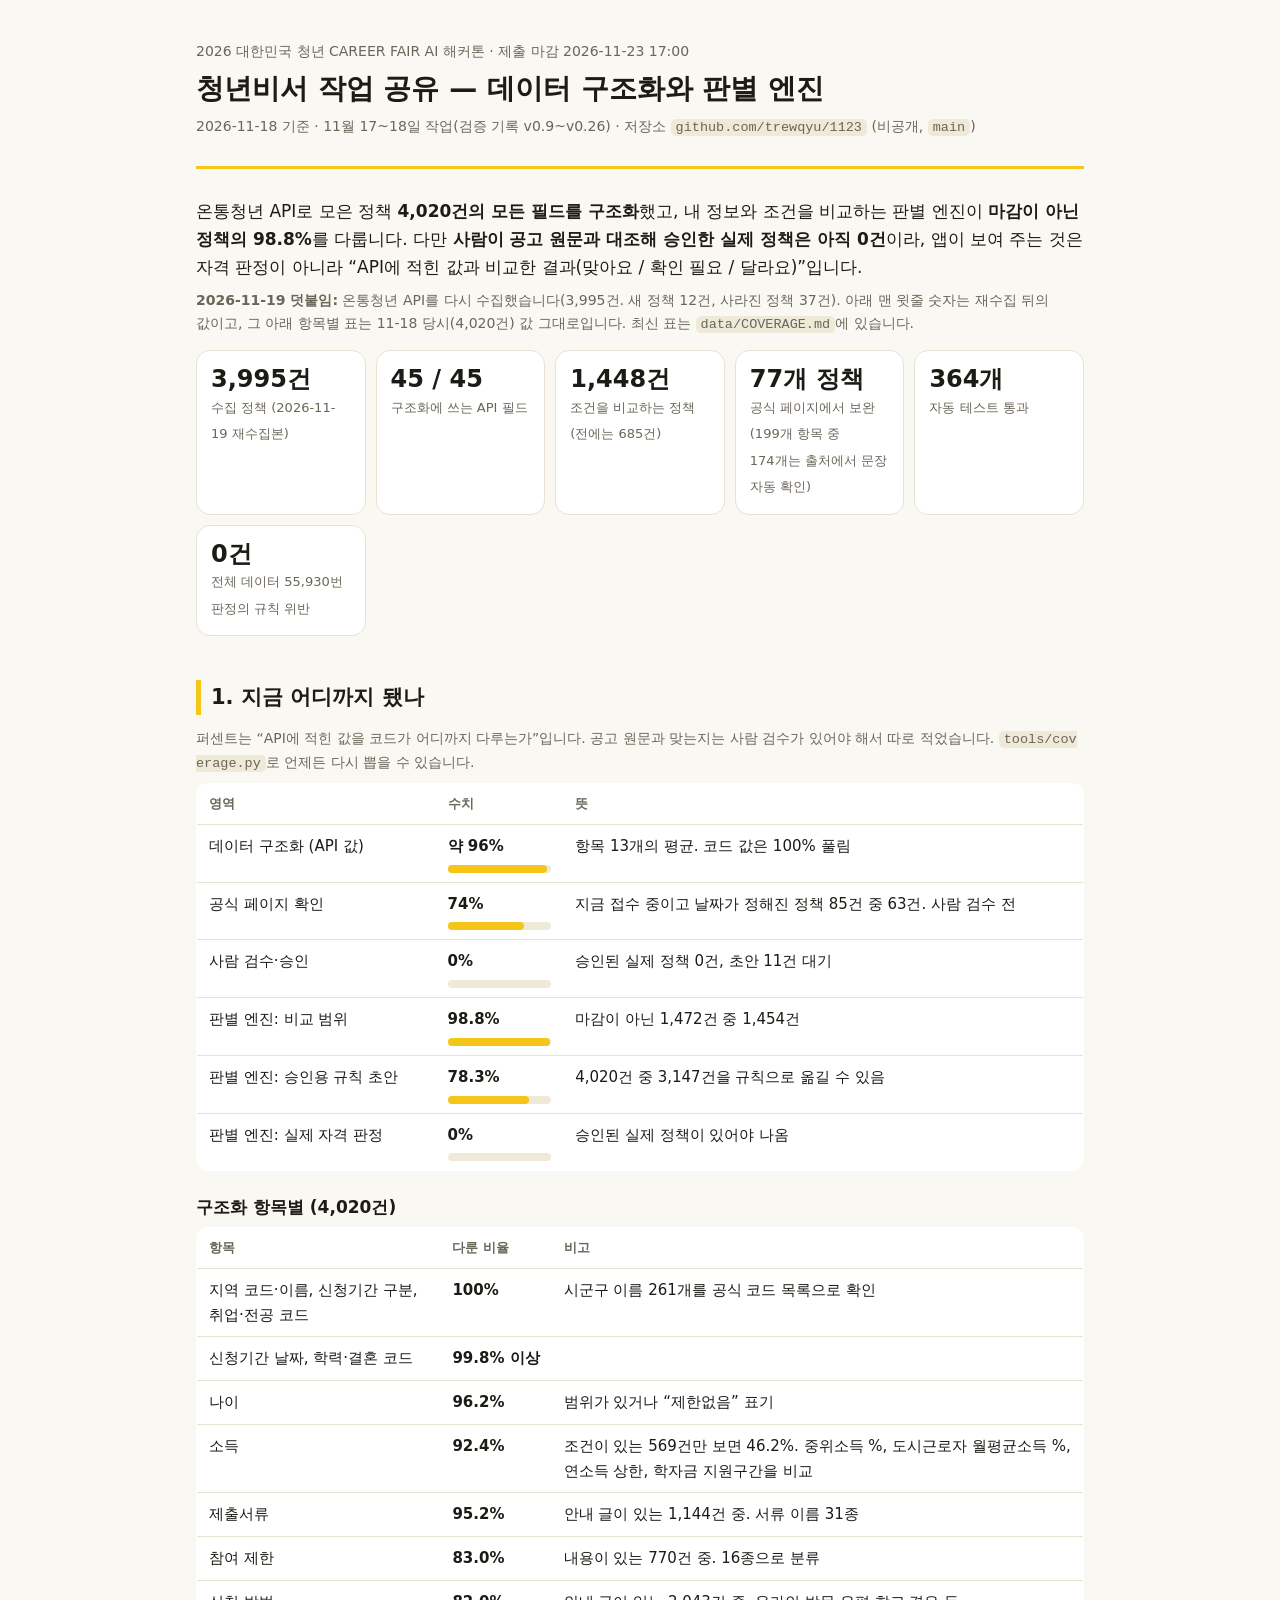
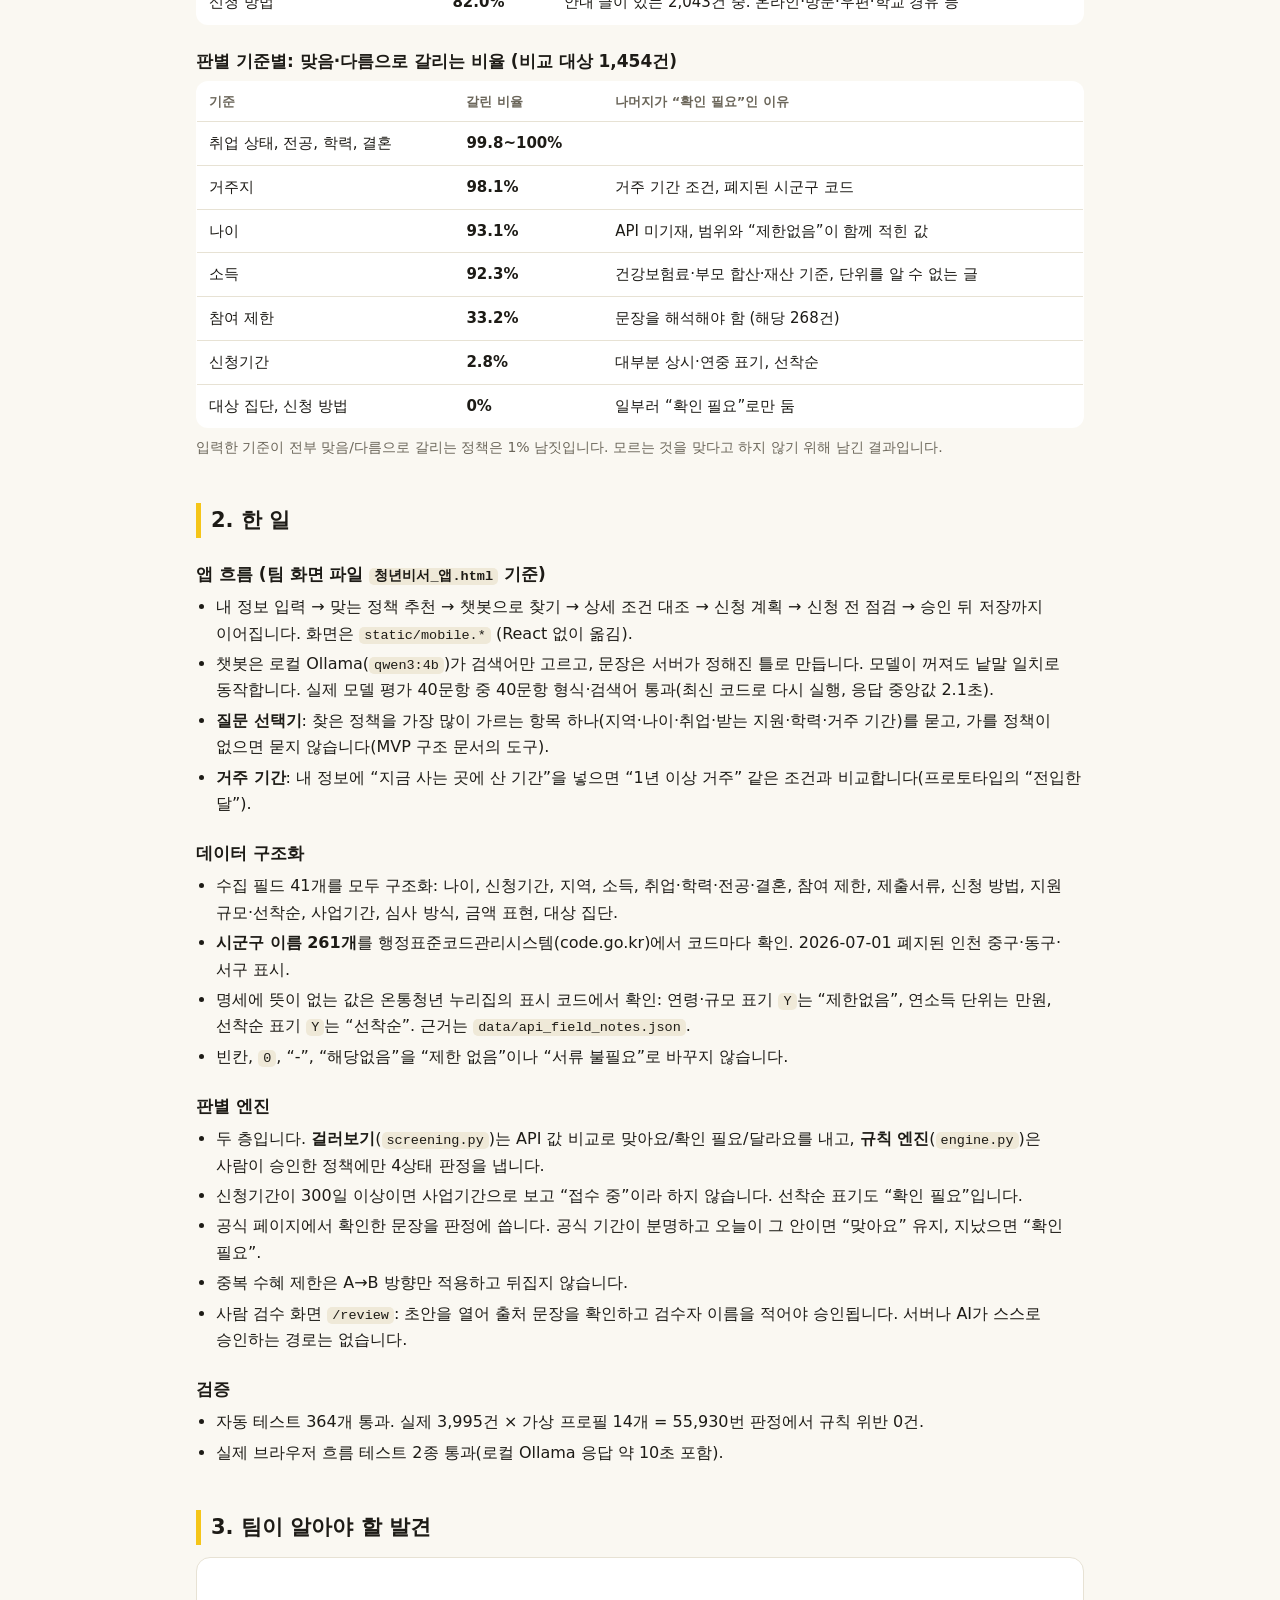
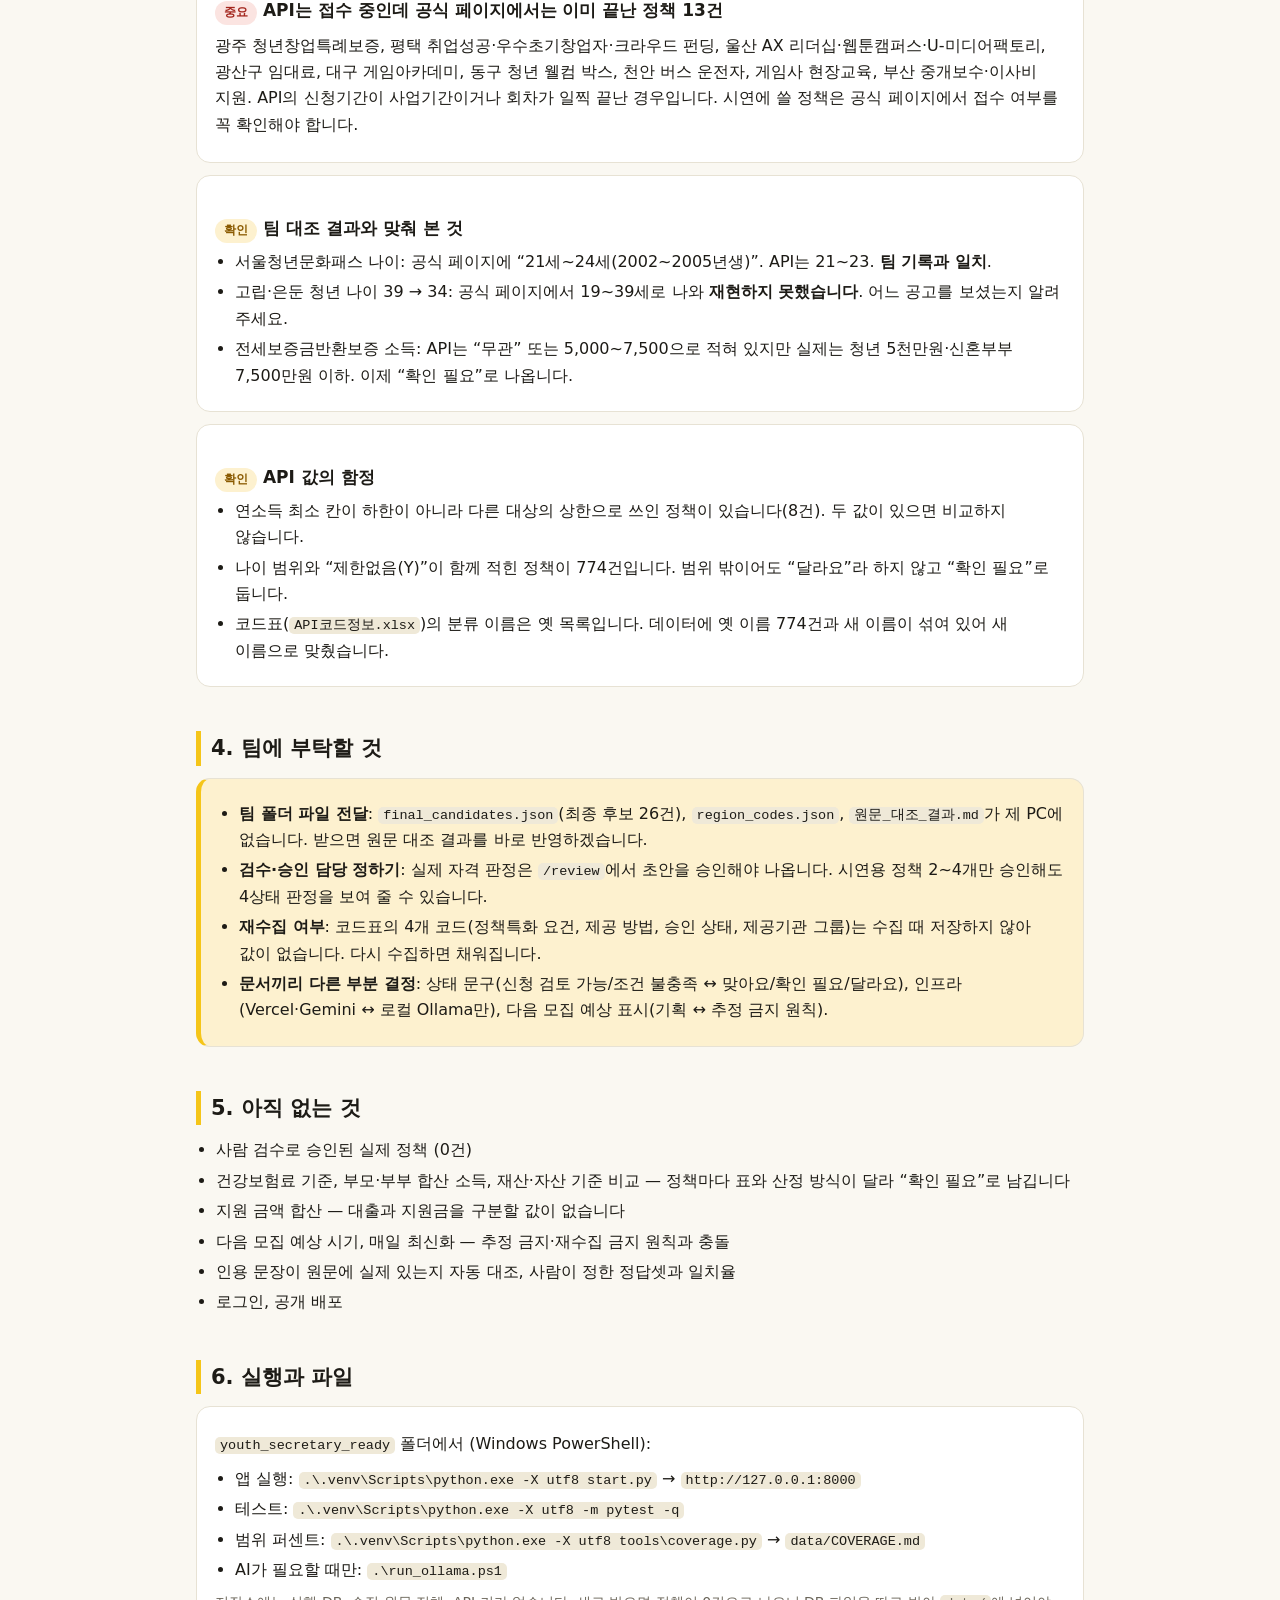
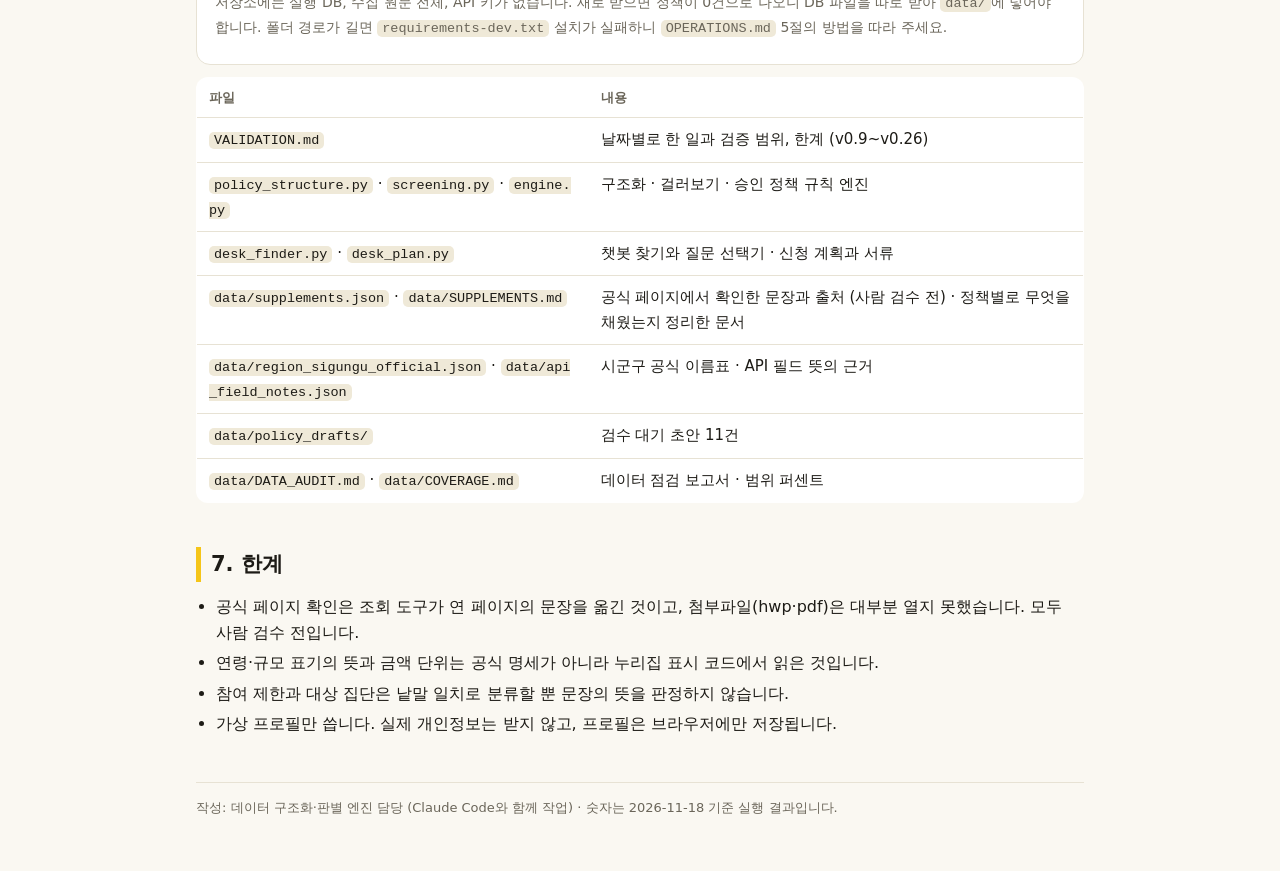
==== 청년비서_작업공유_2026-11-18.html @ 5129db4a "v0.34: 재수집(3,995건), 지원금·대출을 구분한 예상 지원 금액 - 온통청년 API 재수집: 정책제공방법 등 코드 칸 4개가 채워짐(새 정책 12건, 사라진 정책 37건)" ====
<!doctype html>
<html lang="ko">
<head>
<meta charset="utf-8">
<meta name="viewport" content="width=device-width, initial-scale=1">
<title>청년비서 작업 공유 · 2026-11-18</title>
<style>
:root{--bg:#faf8f2;--card:#fff;--ink:#1d1b16;--sub:#6b665a;--line:#e7e2d4;--accent:#f5c518;--accent-ink:#5a4600;--ok:#1f7a4d;--ok-bg:#e3f4ea;--warn:#8a5a00;--warn-bg:#fdf1cf;--bad:#a3261d;--bad-bg:#fbe4e1;--bar:#efe9d8}
@media (prefers-color-scheme:dark){:root{--bg:#16150f;--card:#201f18;--ink:#f2efe6;--sub:#aaa493;--line:#34322a;--accent:#f5c518;--accent-ink:#f5c518;--ok:#7fd3a4;--ok-bg:#173526;--warn:#f0c46a;--warn-bg:#3a2e10;--bad:#f09a92;--bad-bg:#3d1c19;--bar:#2c2a22}}
*{box-sizing:border-box}
body{margin:0;background:var(--bg);color:var(--ink);font:16px/1.65 "Pretendard","Apple SD Gothic Neo","Malgun Gothic",system-ui,sans-serif;word-break:keep-all}
main{max-width:920px;margin:0 auto;padding:32px 16px 64px}
header{border-bottom:3px solid var(--accent);padding-bottom:18px;margin-bottom:28px}
h1{font-size:28px;line-height:1.3;margin:0 0 6px}
h2{font-size:21px;margin:44px 0 12px;padding-left:10px;border-left:5px solid var(--accent)}
h3{font-size:17px;margin:22px 0 6px}
p{margin:8px 0}
.sub{color:var(--sub);font-size:14px}
.lead{font-size:17px}
.grid{display:grid;grid-template-columns:repeat(auto-fit,minmax(150px,1fr));gap:10px;margin:14px 0}
.tile{background:var(--card);border:1px solid var(--line);border-radius:14px;padding:14px}
.tile b{display:block;font-size:24px;line-height:1.2}
.tile span{font-size:13px;color:var(--sub)}
.card{background:var(--card);border:1px solid var(--line);border-radius:14px;padding:16px 18px;margin:12px 0}
.wrap{overflow-x:auto}
table{border-collapse:collapse;width:100%;font-size:15px;background:var(--card);border:1px solid var(--line);border-radius:12px;overflow:hidden}
th,td{text-align:left;padding:9px 12px;border-bottom:1px solid var(--line);vertical-align:top}
th{font-size:13px;color:var(--sub);font-weight:600;white-space:nowrap}
tr:last-child td{border-bottom:0}
td.n{white-space:nowrap;font-variant-numeric:tabular-nums;font-weight:600}
.bar{height:8px;background:var(--bar);border-radius:99px;min-width:90px;margin-top:6px}
.bar i{display:block;height:100%;border-radius:99px;background:var(--accent)}
.pill{display:inline-block;font-size:12px;font-weight:700;border-radius:99px;padding:2px 9px;white-space:nowrap}
.ok{color:var(--ok);background:var(--ok-bg)}.warn{color:var(--warn);background:var(--warn-bg)}.bad{color:var(--bad);background:var(--bad-bg)}
ul{margin:6px 0;padding-left:20px}li{margin:4px 0}
code{background:var(--bar);border-radius:5px;padding:1px 5px;font-size:13.5px;font-family:ui-monospace,Consolas,monospace;word-break:break-all}
.ask{border-left:5px solid var(--accent);background:var(--warn-bg)}
footer{margin-top:44px;padding-top:14px;border-top:1px solid var(--line);font-size:13px;color:var(--sub)}
</style>
</head>
<body>
<main>
<header>
  <p class="sub">2026 대한민국 청년 CAREER FAIR AI 해커톤 · 제출 마감 2026-11-23 17:00</p>
  <h1>청년비서 작업 공유 — 데이터 구조화와 판별 엔진</h1>
  <p class="sub">2026-11-18 기준 · 11월 17~18일 작업(검증 기록 v0.9~v0.26) · 저장소 <code>github.com/trewqyu/1123</code> (비공개, <code>main</code>)</p>
</header>

<p class="lead">온통청년 API로 모은 정책 <b>4,020건의 모든 필드를 구조화</b>했고, 내 정보와 조건을 비교하는 판별 엔진이 <b>마감이 아닌 정책의 98.8%</b>를 다룹니다. 다만 <b>사람이 공고 원문과 대조해 승인한 실제 정책은 아직 0건</b>이라, 앱이 보여 주는 것은 자격 판정이 아니라 “API에 적힌 값과 비교한 결과(맞아요 / 확인 필요 / 달라요)”입니다.</p>

<p class="sub"><b>2026-11-19 덧붙임:</b> 온통청년 API를 다시 수집했습니다(3,995건. 새 정책 12건, 사라진 정책 37건). 아래 맨 윗줄 숫자는 재수집 뒤의 값이고, 그 아래 항목별 표는 11-18 당시(4,020건) 값 그대로입니다. 최신 표는 <code>data/COVERAGE.md</code>에 있습니다.</p>

<div class="grid">
  <div class="tile"><b>3,995건</b><span>수집 정책 (2026-11-19 재수집본)</span></div>
  <div class="tile"><b>45 / 45</b><span>구조화에 쓰는 API 필드</span></div>
  <div class="tile"><b>1,448건</b><span>조건을 비교하는 정책 (전에는 685건)</span></div>
  <div class="tile"><b>77개 정책</b><span>공식 페이지에서 보완 (199개 항목 중 174개는 출처에서 문장 자동 확인)</span></div>
  <div class="tile"><b>364개</b><span>자동 테스트 통과</span></div>
  <div class="tile"><b>0건</b><span>전체 데이터 55,930번 판정의 규칙 위반</span></div>
</div>

<h2>1. 지금 어디까지 됐나</h2>
<p class="sub">퍼센트는 “API에 적힌 값을 코드가 어디까지 다루는가”입니다. 공고 원문과 맞는지는 사람 검수가 있어야 해서 따로 적었습니다. <code>tools/coverage.py</code>로 언제든 다시 뽑을 수 있습니다.</p>
<div class="wrap"><table>
<tr><th>영역</th><th>수치</th><th>뜻</th></tr>
<tr><td>데이터 구조화 (API 값)</td><td class="n">약 96%<div class="bar"><i style="width:96%"></i></div></td><td>항목 13개의 평균. 코드 값은 100% 풀림</td></tr>
<tr><td>공식 페이지 확인</td><td class="n">74%<div class="bar"><i style="width:74%"></i></div></td><td>지금 접수 중이고 날짜가 정해진 정책 85건 중 63건. 사람 검수 전</td></tr>
<tr><td>사람 검수·승인</td><td class="n">0%<div class="bar"><i style="width:0%"></i></div></td><td>승인된 실제 정책 0건, 초안 11건 대기</td></tr>
<tr><td>판별 엔진: 비교 범위</td><td class="n">98.8%<div class="bar"><i style="width:98.8%"></i></div></td><td>마감이 아닌 1,472건 중 1,454건</td></tr>
<tr><td>판별 엔진: 승인용 규칙 초안</td><td class="n">78.3%<div class="bar"><i style="width:78.3%"></i></div></td><td>4,020건 중 3,147건을 규칙으로 옮길 수 있음</td></tr>
<tr><td>판별 엔진: 실제 자격 판정</td><td class="n">0%<div class="bar"><i style="width:0%"></i></div></td><td>승인된 실제 정책이 있어야 나옴</td></tr>
</table></div>

<h3>구조화 항목별 (4,020건)</h3>
<div class="wrap"><table>
<tr><th>항목</th><th>다룬 비율</th><th>비고</th></tr>
<tr><td>지역 코드·이름, 신청기간 구분, 취업·전공 코드</td><td class="n">100%</td><td>시군구 이름 261개를 공식 코드 목록으로 확인</td></tr>
<tr><td>신청기간 날짜, 학력·결혼 코드</td><td class="n">99.8% 이상</td><td></td></tr>
<tr><td>나이</td><td class="n">96.2%</td><td>범위가 있거나 “제한없음” 표기</td></tr>
<tr><td>소득</td><td class="n">92.4%</td><td>조건이 있는 569건만 보면 46.2%. 중위소득 %, 도시근로자 월평균소득 %, 연소득 상한, 학자금 지원구간을 비교</td></tr>
<tr><td>제출서류</td><td class="n">95.2%</td><td>안내 글이 있는 1,144건 중. 서류 이름 31종</td></tr>
<tr><td>참여 제한</td><td class="n">83.0%</td><td>내용이 있는 770건 중. 16종으로 분류</td></tr>
<tr><td>신청 방법</td><td class="n">82.0%</td><td>안내 글이 있는 2,043건 중. 온라인·방문·우편·학교 경유 등</td></tr>
</table></div>

<h3>판별 기준별: 맞음·다름으로 갈리는 비율 (비교 대상 1,454건)</h3>
<div class="wrap"><table>
<tr><th>기준</th><th>갈린 비율</th><th>나머지가 “확인 필요”인 이유</th></tr>
<tr><td>취업 상태, 전공, 학력, 결혼</td><td class="n">99.8~100%</td><td></td></tr>
<tr><td>거주지</td><td class="n">98.1%</td><td>거주 기간 조건, 폐지된 시군구 코드</td></tr>
<tr><td>나이</td><td class="n">93.1%</td><td>API 미기재, 범위와 “제한없음”이 함께 적힌 값</td></tr>
<tr><td>소득</td><td class="n">92.3%</td><td>건강보험료·부모 합산·재산 기준, 단위를 알 수 없는 글</td></tr>
<tr><td>참여 제한</td><td class="n">33.2%</td><td>문장을 해석해야 함 (해당 268건)</td></tr>
<tr><td>신청기간</td><td class="n">2.8%</td><td>대부분 상시·연중 표기, 선착순</td></tr>
<tr><td>대상 집단, 신청 방법</td><td class="n">0%</td><td>일부러 “확인 필요”로만 둠</td></tr>
</table></div>
<p class="sub">입력한 기준이 전부 맞음/다름으로 갈리는 정책은 1% 남짓입니다. 모르는 것을 맞다고 하지 않기 위해 남긴 결과입니다.</p>

<h2>2. 한 일</h2>

<h3>앱 흐름 (팀 화면 파일 <code>청년비서_앱.html</code> 기준)</h3>
<ul>
<li>내 정보 입력 → 맞는 정책 추천 → 챗봇으로 찾기 → 상세 조건 대조 → 신청 계획 → 신청 전 점검 → 승인 뒤 저장까지 이어집니다. 화면은 <code>static/mobile.*</code> (React 없이 옮김).</li>
<li>챗봇은 로컬 Ollama(<code>qwen3:4b</code>)가 검색어만 고르고, 문장은 서버가 정해진 틀로 만듭니다. 모델이 꺼져도 낱말 일치로 동작합니다. 실제 모델 평가 40문항 중 40문항 형식·검색어 통과(최신 코드로 다시 실행, 응답 중앙값 2.1초).</li>
<li><b>질문 선택기</b>: 찾은 정책을 가장 많이 가르는 항목 하나(지역·나이·취업·받는 지원·학력·거주 기간)를 묻고, 가를 정책이 없으면 묻지 않습니다(MVP 구조 문서의 도구).</li>
<li><b>거주 기간</b>: 내 정보에 “지금 사는 곳에 산 기간”을 넣으면 “1년 이상 거주” 같은 조건과 비교합니다(프로토타입의 “전입한 달”).</li>
</ul>

<h3>데이터 구조화</h3>
<ul>
<li>수집 필드 41개를 모두 구조화: 나이, 신청기간, 지역, 소득, 취업·학력·전공·결혼, 참여 제한, 제출서류, 신청 방법, 지원 규모·선착순, 사업기간, 심사 방식, 금액 표현, 대상 집단.</li>
<li><b>시군구 이름 261개</b>를 행정표준코드관리시스템(code.go.kr)에서 코드마다 확인. 2026-07-01 폐지된 인천 중구·동구·서구 표시.</li>
<li>명세에 뜻이 없는 값은 온통청년 누리집의 표시 코드에서 확인: 연령·규모 표기 <code>Y</code>는 “제한없음”, 연소득 단위는 만원, 선착순 표기 <code>Y</code>는 “선착순”. 근거는 <code>data/api_field_notes.json</code>.</li>
<li>빈칸, <code>0</code>, “-”, “해당없음”을 “제한 없음”이나 “서류 불필요”로 바꾸지 않습니다.</li>
</ul>

<h3>판별 엔진</h3>
<ul>
<li>두 층입니다. <b>걸러보기</b>(<code>screening.py</code>)는 API 값 비교로 맞아요/확인 필요/달라요를 내고, <b>규칙 엔진</b>(<code>engine.py</code>)은 사람이 승인한 정책에만 4상태 판정을 냅니다.</li>
<li>신청기간이 300일 이상이면 사업기간으로 보고 “접수 중”이라 하지 않습니다. 선착순 표기도 “확인 필요”입니다.</li>
<li>공식 페이지에서 확인한 문장을 판정에 씁니다. 공식 기간이 분명하고 오늘이 그 안이면 “맞아요” 유지, 지났으면 “확인 필요”.</li>
<li>중복 수혜 제한은 A→B 방향만 적용하고 뒤집지 않습니다.</li>
<li>사람 검수 화면 <code>/review</code>: 초안을 열어 출처 문장을 확인하고 검수자 이름을 적어야 승인됩니다. 서버나 AI가 스스로 승인하는 경로는 없습니다.</li>
</ul>

<h3>검증</h3>
<ul>
<li>자동 테스트 364개 통과. 실제 3,995건 × 가상 프로필 14개 = 55,930번 판정에서 규칙 위반 0건.</li>
<li>실제 브라우저 흐름 테스트 2종 통과(로컬 Ollama 응답 약 10초 포함).</li>
</ul>

<h2>3. 팀이 알아야 할 발견</h2>
<div class="card">
<h3><span class="pill bad">중요</span> API는 접수 중인데 공식 페이지에서는 이미 끝난 정책 13건</h3>
<p>광주 청년창업특례보증, 평택 취업성공·우수초기창업자·크라우드 펀딩, 울산 AX 리더십·웹툰캠퍼스·U-미디어팩토리, 광산구 임대료, 대구 게임아카데미, 동구 청년 웰컴 박스, 천안 버스 운전자, 게임사 현장교육, 부산 중개보수·이사비 지원. API의 신청기간이 사업기간이거나 회차가 일찍 끝난 경우입니다. 시연에 쓸 정책은 공식 페이지에서 접수 여부를 꼭 확인해야 합니다.</p>
</div>
<div class="card">
<h3><span class="pill warn">확인</span> 팀 대조 결과와 맞춰 본 것</h3>
<ul>
<li>서울청년문화패스 나이: 공식 페이지에 “21세~24세(2002~2005년생)”. API는 21~23. <b>팀 기록과 일치</b>.</li>
<li>고립·은둔 청년 나이 39 → 34: 공식 페이지에서 19~39세로 나와 <b>재현하지 못했습니다</b>. 어느 공고를 보셨는지 알려 주세요.</li>
<li>전세보증금반환보증 소득: API는 “무관” 또는 5,000~7,500으로 적혀 있지만 실제는 청년 5천만원·신혼부부 7,500만원 이하. 이제 “확인 필요”로 나옵니다.</li>
</ul>
</div>
<div class="card">
<h3><span class="pill warn">확인</span> API 값의 함정</h3>
<ul>
<li>연소득 최소 칸이 하한이 아니라 다른 대상의 상한으로 쓰인 정책이 있습니다(8건). 두 값이 있으면 비교하지 않습니다.</li>
<li>나이 범위와 “제한없음(Y)”이 함께 적힌 정책이 774건입니다. 범위 밖이어도 “달라요”라 하지 않고 “확인 필요”로 둡니다.</li>
<li>코드표(<code>API코드정보.xlsx</code>)의 분류 이름은 옛 목록입니다. 데이터에 옛 이름 774건과 새 이름이 섞여 있어 새 이름으로 맞췄습니다.</li>
</ul>
</div>

<h2>4. 팀에 부탁할 것</h2>
<div class="card ask">
<ul>
<li><b>팀 폴더 파일 전달</b>: <code>final_candidates.json</code>(최종 후보 26건), <code>region_codes.json</code>, <code>원문_대조_결과.md</code>가 제 PC에 없습니다. 받으면 원문 대조 결과를 바로 반영하겠습니다.</li>
<li><b>검수·승인 담당 정하기</b>: 실제 자격 판정은 <code>/review</code>에서 초안을 승인해야 나옵니다. 시연용 정책 2~4개만 승인해도 4상태 판정을 보여 줄 수 있습니다.</li>
<li><b>재수집 여부</b>: 코드표의 4개 코드(정책특화 요건, 제공 방법, 승인 상태, 제공기관 그룹)는 수집 때 저장하지 않아 값이 없습니다. 다시 수집하면 채워집니다.</li>
<li><b>문서끼리 다른 부분 결정</b>: 상태 문구(신청 검토 가능/조건 불충족 ↔ 맞아요/확인 필요/달라요), 인프라(Vercel·Gemini ↔ 로컬 Ollama만), 다음 모집 예상 표시(기획 ↔ 추정 금지 원칙).</li>
</ul>
</div>

<h2>5. 아직 없는 것</h2>
<ul>
<li>사람 검수로 승인된 실제 정책 (0건)</li>
<li>건강보험료 기준, 부모·부부 합산 소득, 재산·자산 기준 비교 — 정책마다 표와 산정 방식이 달라 “확인 필요”로 남깁니다</li>
<li>지원 금액 합산 — 대출과 지원금을 구분할 값이 없습니다</li>
<li>다음 모집 예상 시기, 매일 최신화 — 추정 금지·재수집 금지 원칙과 충돌</li>
<li>인용 문장이 원문에 실제 있는지 자동 대조, 사람이 정한 정답셋과 일치율</li>
<li>로그인, 공개 배포</li>
</ul>

<h2>6. 실행과 파일</h2>
<div class="card">
<p><code>youth_secretary_ready</code> 폴더에서 (Windows PowerShell):</p>
<ul>
<li>앱 실행: <code>.\.venv\Scripts\python.exe -X utf8 start.py</code> → <code>http://127.0.0.1:8000</code></li>
<li>테스트: <code>.\.venv\Scripts\python.exe -X utf8 -m pytest -q</code></li>
<li>범위 퍼센트: <code>.\.venv\Scripts\python.exe -X utf8 tools\coverage.py</code> → <code>data/COVERAGE.md</code></li>
<li>AI가 필요할 때만: <code>.\run_ollama.ps1</code></li>
</ul>
<p class="sub">저장소에는 실행 DB, 수집 원문 전체, API 키가 없습니다. 새로 받으면 정책이 0건으로 나오니 DB 파일을 따로 받아 <code>data/</code>에 넣어야 합니다. 폴더 경로가 길면 <code>requirements-dev.txt</code> 설치가 실패하니 <code>OPERATIONS.md</code> 5절의 방법을 따라 주세요.</p>
</div>
<div class="wrap"><table>
<tr><th>파일</th><th>내용</th></tr>
<tr><td><code>VALIDATION.md</code></td><td>날짜별로 한 일과 검증 범위, 한계 (v0.9~v0.26)</td></tr>
<tr><td><code>policy_structure.py</code> · <code>screening.py</code> · <code>engine.py</code></td><td>구조화 · 걸러보기 · 승인 정책 규칙 엔진</td></tr>
<tr><td><code>desk_finder.py</code> · <code>desk_plan.py</code></td><td>챗봇 찾기와 질문 선택기 · 신청 계획과 서류</td></tr>
<tr><td><code>data/supplements.json</code> · <code>data/SUPPLEMENTS.md</code></td><td>공식 페이지에서 확인한 문장과 출처 (사람 검수 전) · 정책별로 무엇을 채웠는지 정리한 문서</td></tr>
<tr><td><code>data/region_sigungu_official.json</code> · <code>data/api_field_notes.json</code></td><td>시군구 공식 이름표 · API 필드 뜻의 근거</td></tr>
<tr><td><code>data/policy_drafts/</code></td><td>검수 대기 초안 11건</td></tr>
<tr><td><code>data/DATA_AUDIT.md</code> · <code>data/COVERAGE.md</code></td><td>데이터 점검 보고서 · 범위 퍼센트</td></tr>
</table></div>

<h2>7. 한계</h2>
<ul>
<li>공식 페이지 확인은 조회 도구가 연 페이지의 문장을 옮긴 것이고, 첨부파일(hwp·pdf)은 대부분 열지 못했습니다. 모두 사람 검수 전입니다.</li>
<li>연령·규모 표기의 뜻과 금액 단위는 공식 명세가 아니라 누리집 표시 코드에서 읽은 것입니다.</li>
<li>참여 제한과 대상 집단은 낱말 일치로 분류할 뿐 문장의 뜻을 판정하지 않습니다.</li>
<li>가상 프로필만 씁니다. 실제 개인정보는 받지 않고, 프로필은 브라우저에만 저장됩니다.</li>
</ul>

<footer>작성: 데이터 구조화·판별 엔진 담당 (Claude Code와 함께 작업) · 숫자는 2026-11-18 기준 실행 결과입니다.</footer>
</main>
</body>
</html>
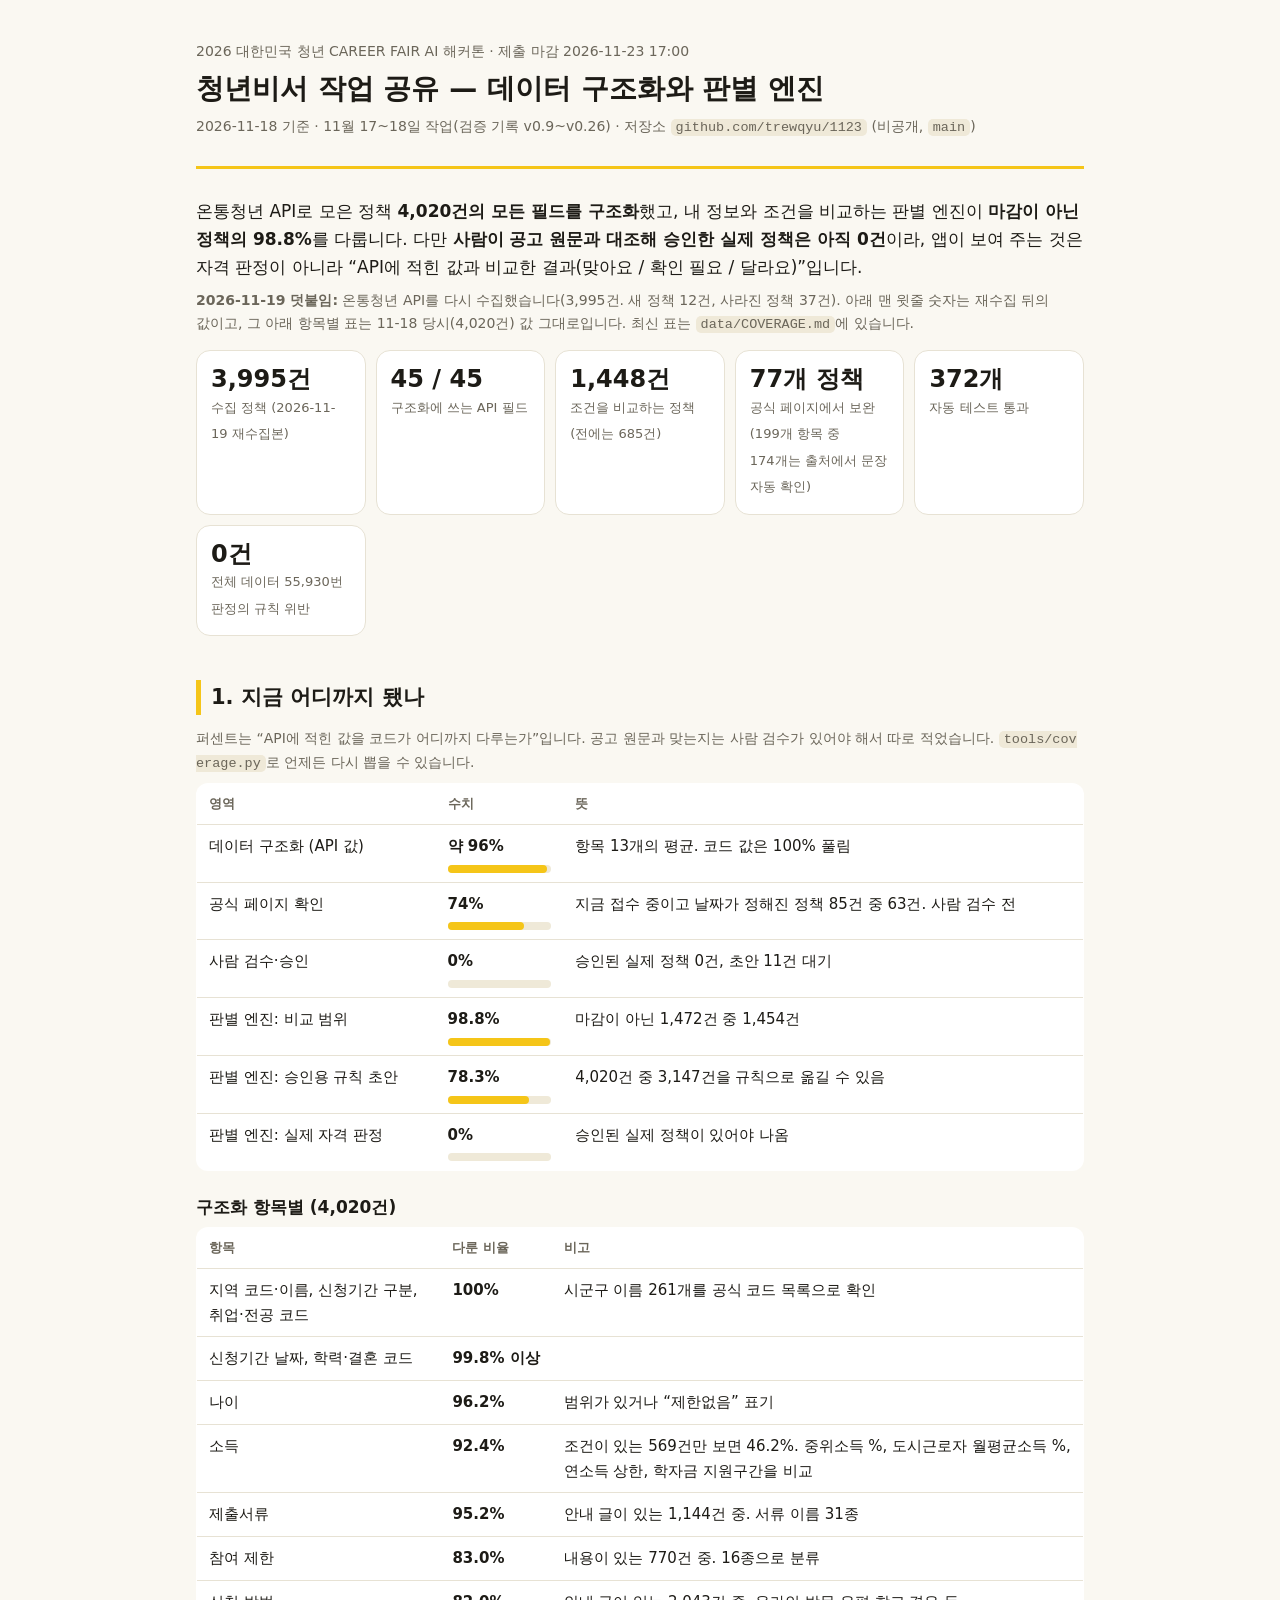
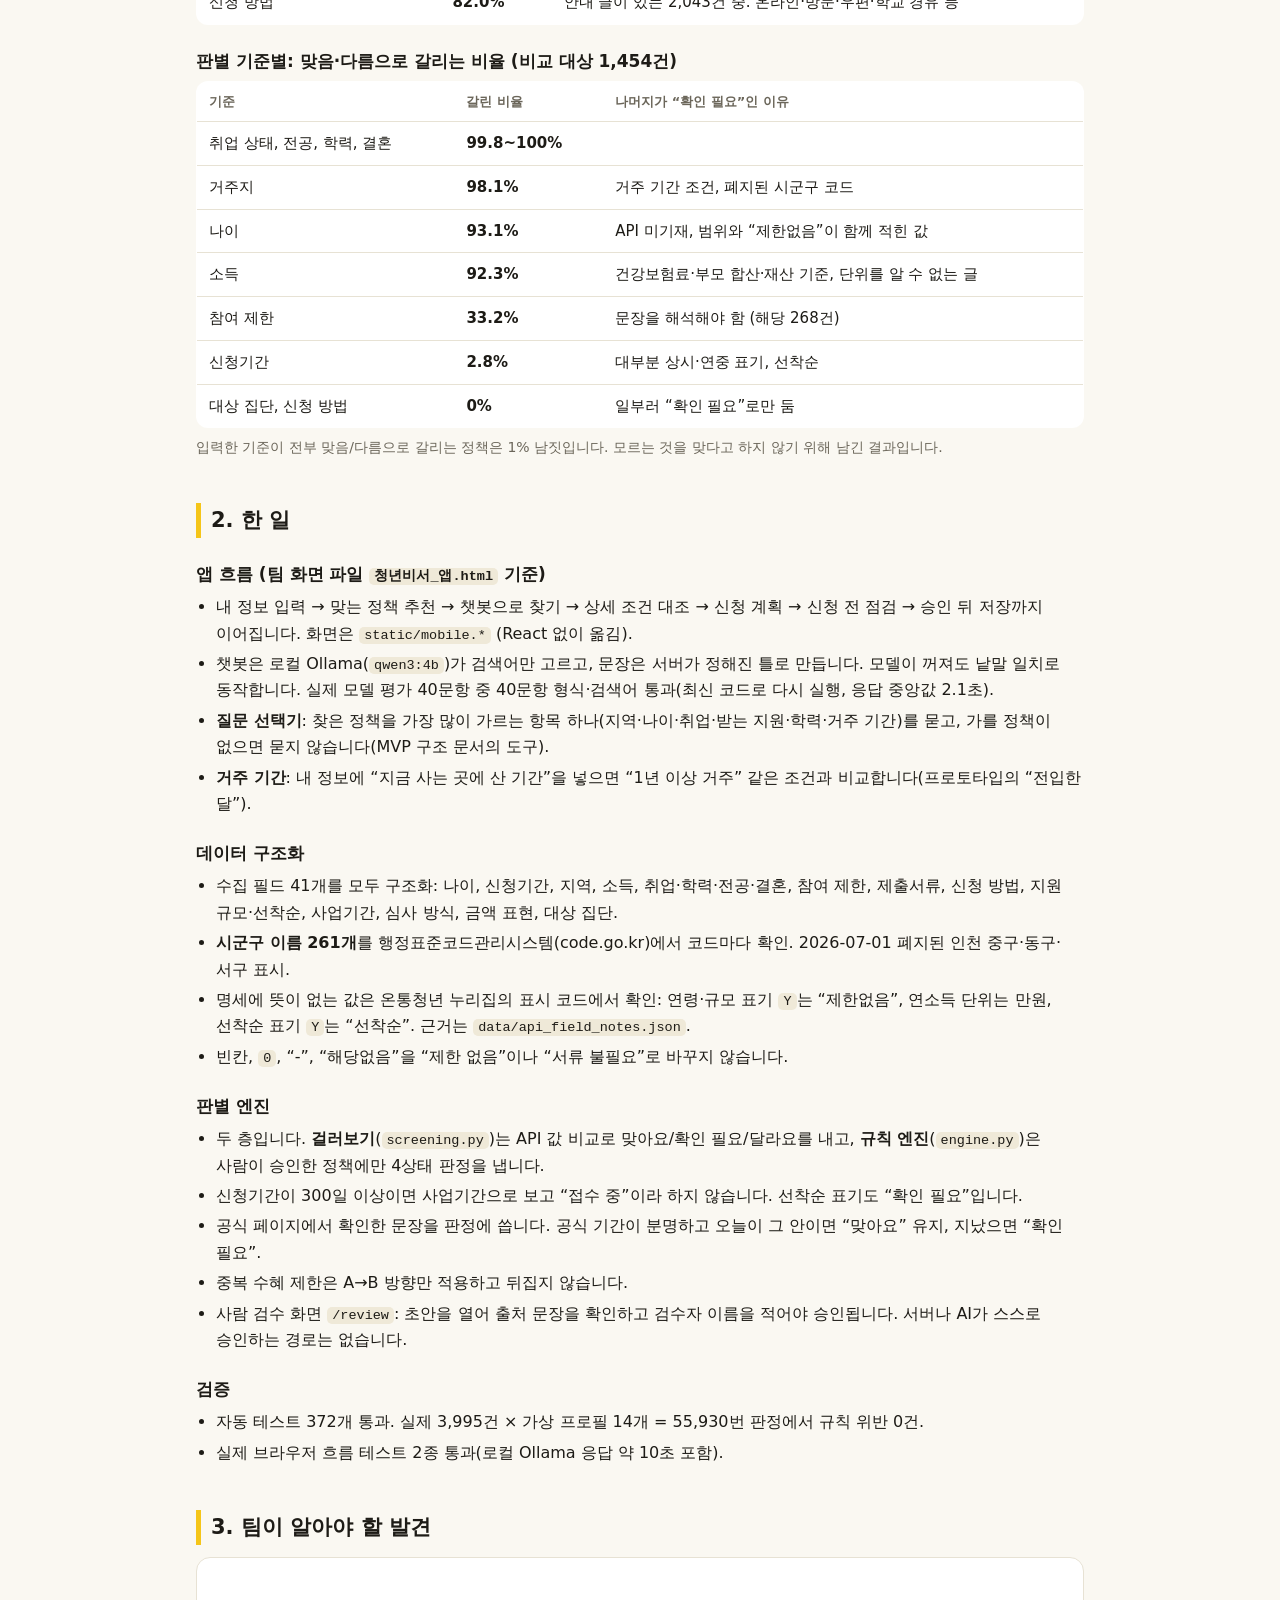
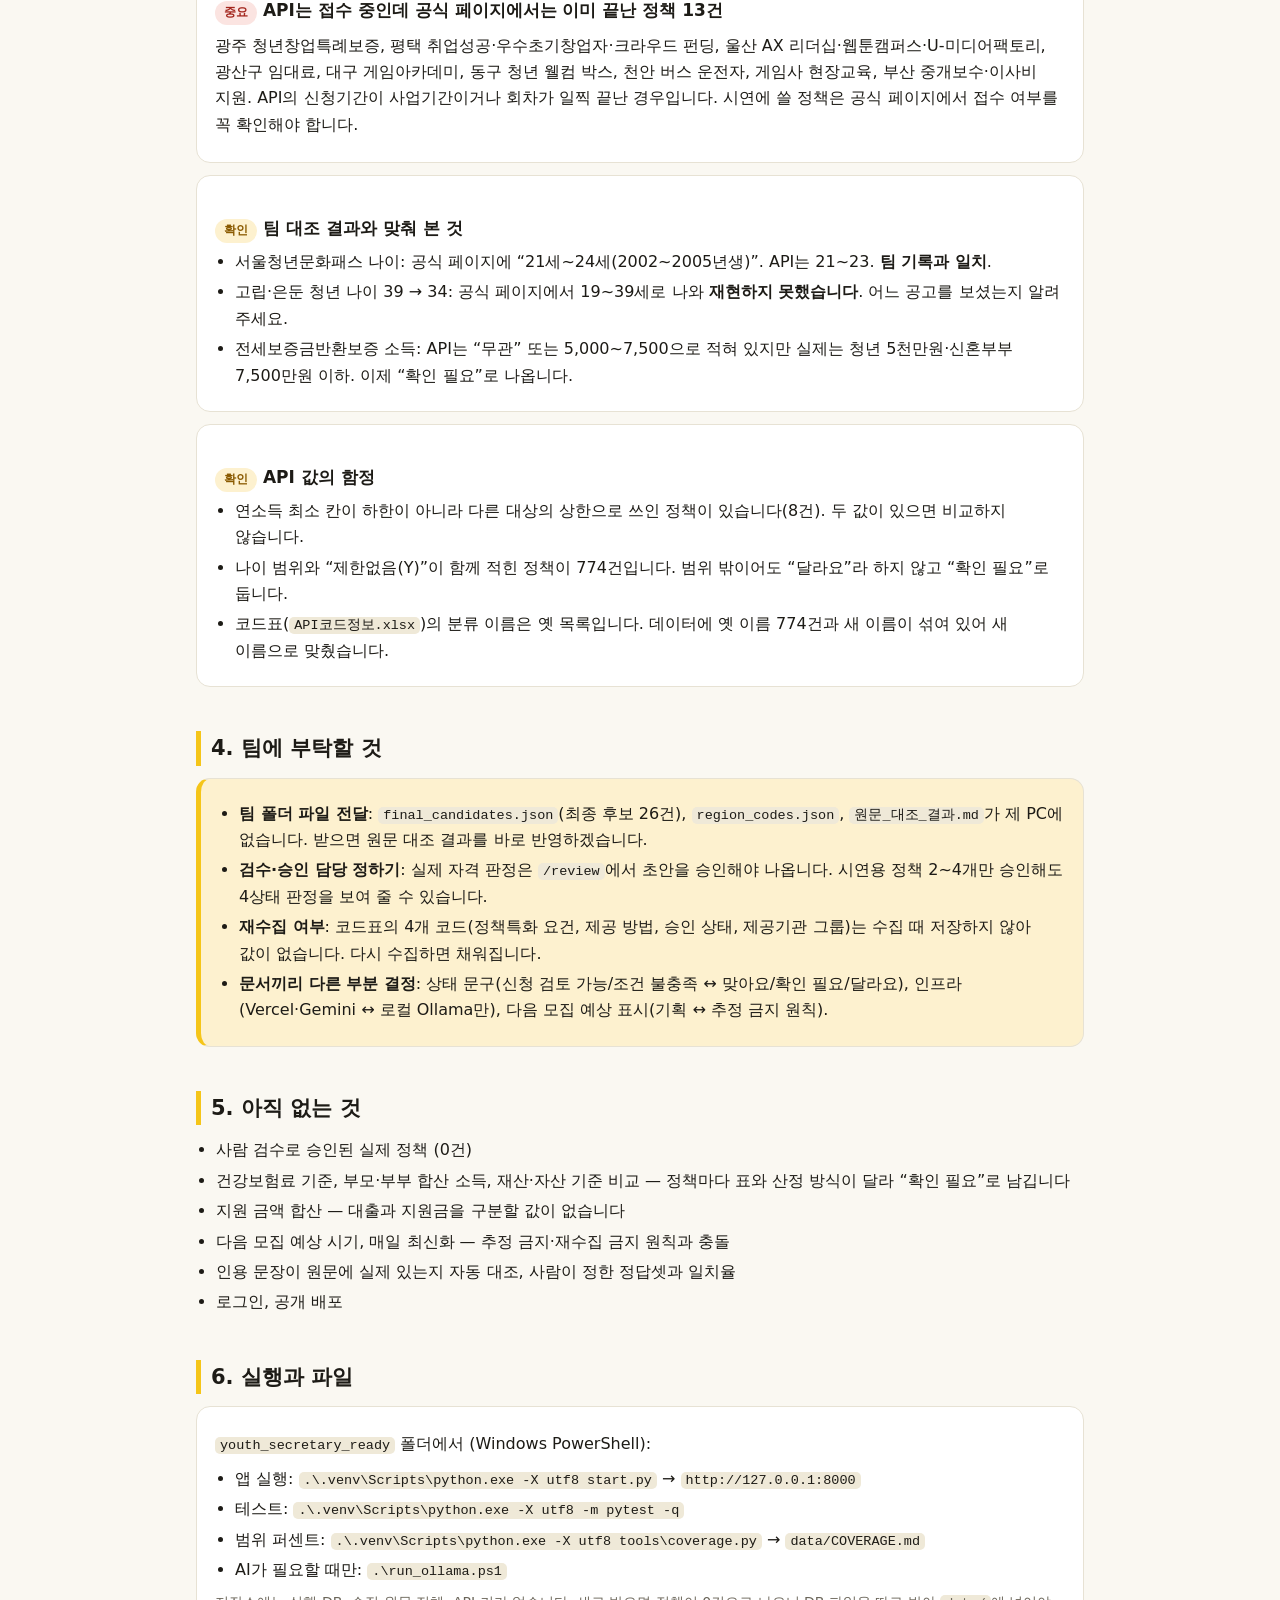
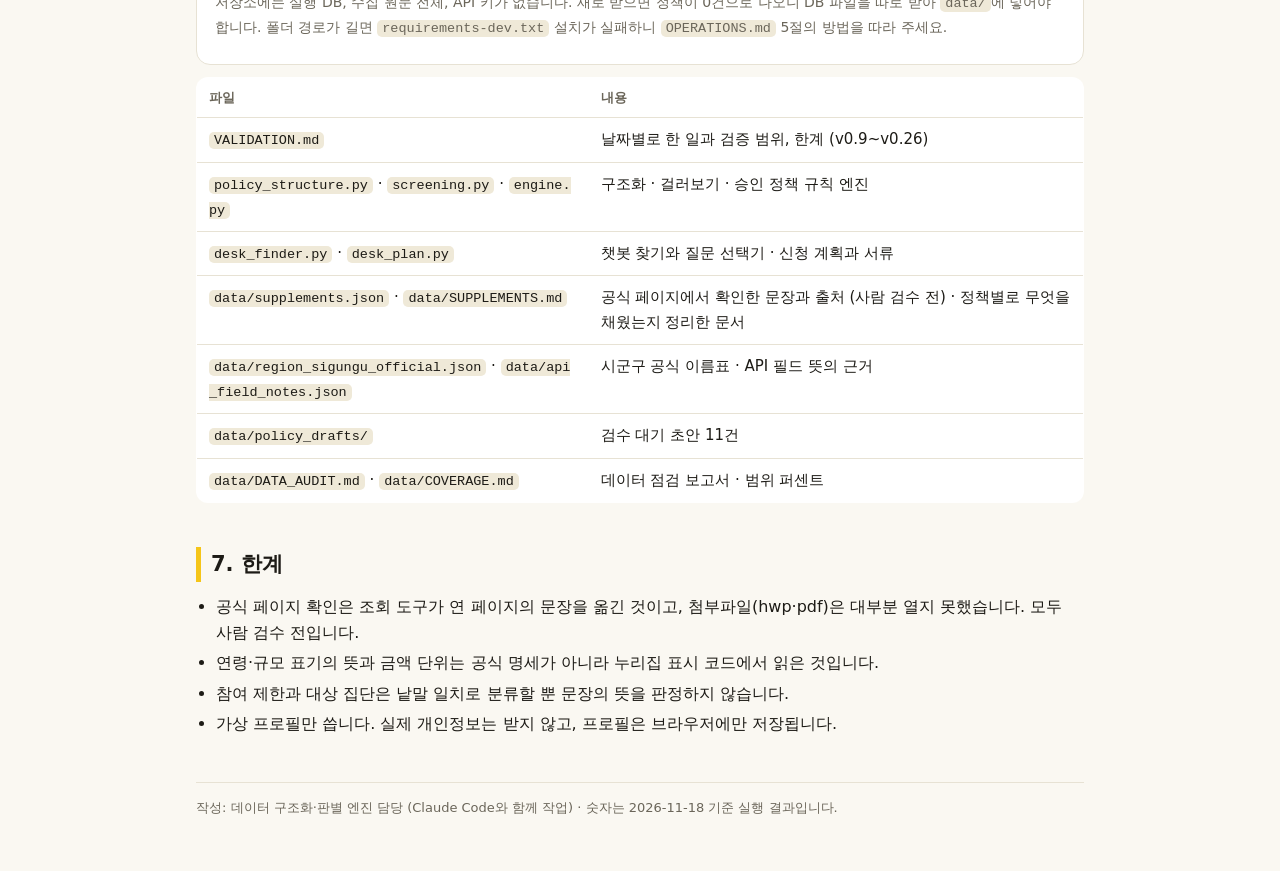
==== commit bed1601d: "v0.35: 판별 엔진 점검 - 코드 칸과 조건 글이 어긋나면 단정하지 않음 비교 가능한 1,448건에서 엔진의 단정(맞아요/달라요)이 같은 정책의 글과 어긋나는 경우를 세고 고쳤" ====
--- a/청년비서_작업공유_2026-11-18.html
+++ b/청년비서_작업공유_2026-11-18.html
@@ -55,7 +55,7 @@
   <div class="tile"><b>45 / 45</b><span>구조화에 쓰는 API 필드</span></div>
   <div class="tile"><b>1,448건</b><span>조건을 비교하는 정책 (전에는 685건)</span></div>
   <div class="tile"><b>77개 정책</b><span>공식 페이지에서 보완 (199개 항목 중 174개는 출처에서 문장 자동 확인)</span></div>
-  <div class="tile"><b>364개</b><span>자동 테스트 통과</span></div>
+  <div class="tile"><b>372개</b><span>자동 테스트 통과</span></div>
   <div class="tile"><b>0건</b><span>전체 데이터 55,930번 판정의 규칙 위반</span></div>
 </div>
 
@@ -125,7 +125,7 @@
 
 <h3>검증</h3>
 <ul>
-<li>자동 테스트 364개 통과. 실제 3,995건 × 가상 프로필 14개 = 55,930번 판정에서 규칙 위반 0건.</li>
+<li>자동 테스트 372개 통과. 실제 3,995건 × 가상 프로필 14개 = 55,930번 판정에서 규칙 위반 0건.</li>
 <li>실제 브라우저 흐름 테스트 2종 통과(로컬 Ollama 응답 약 10초 포함).</li>
 </ul>
 
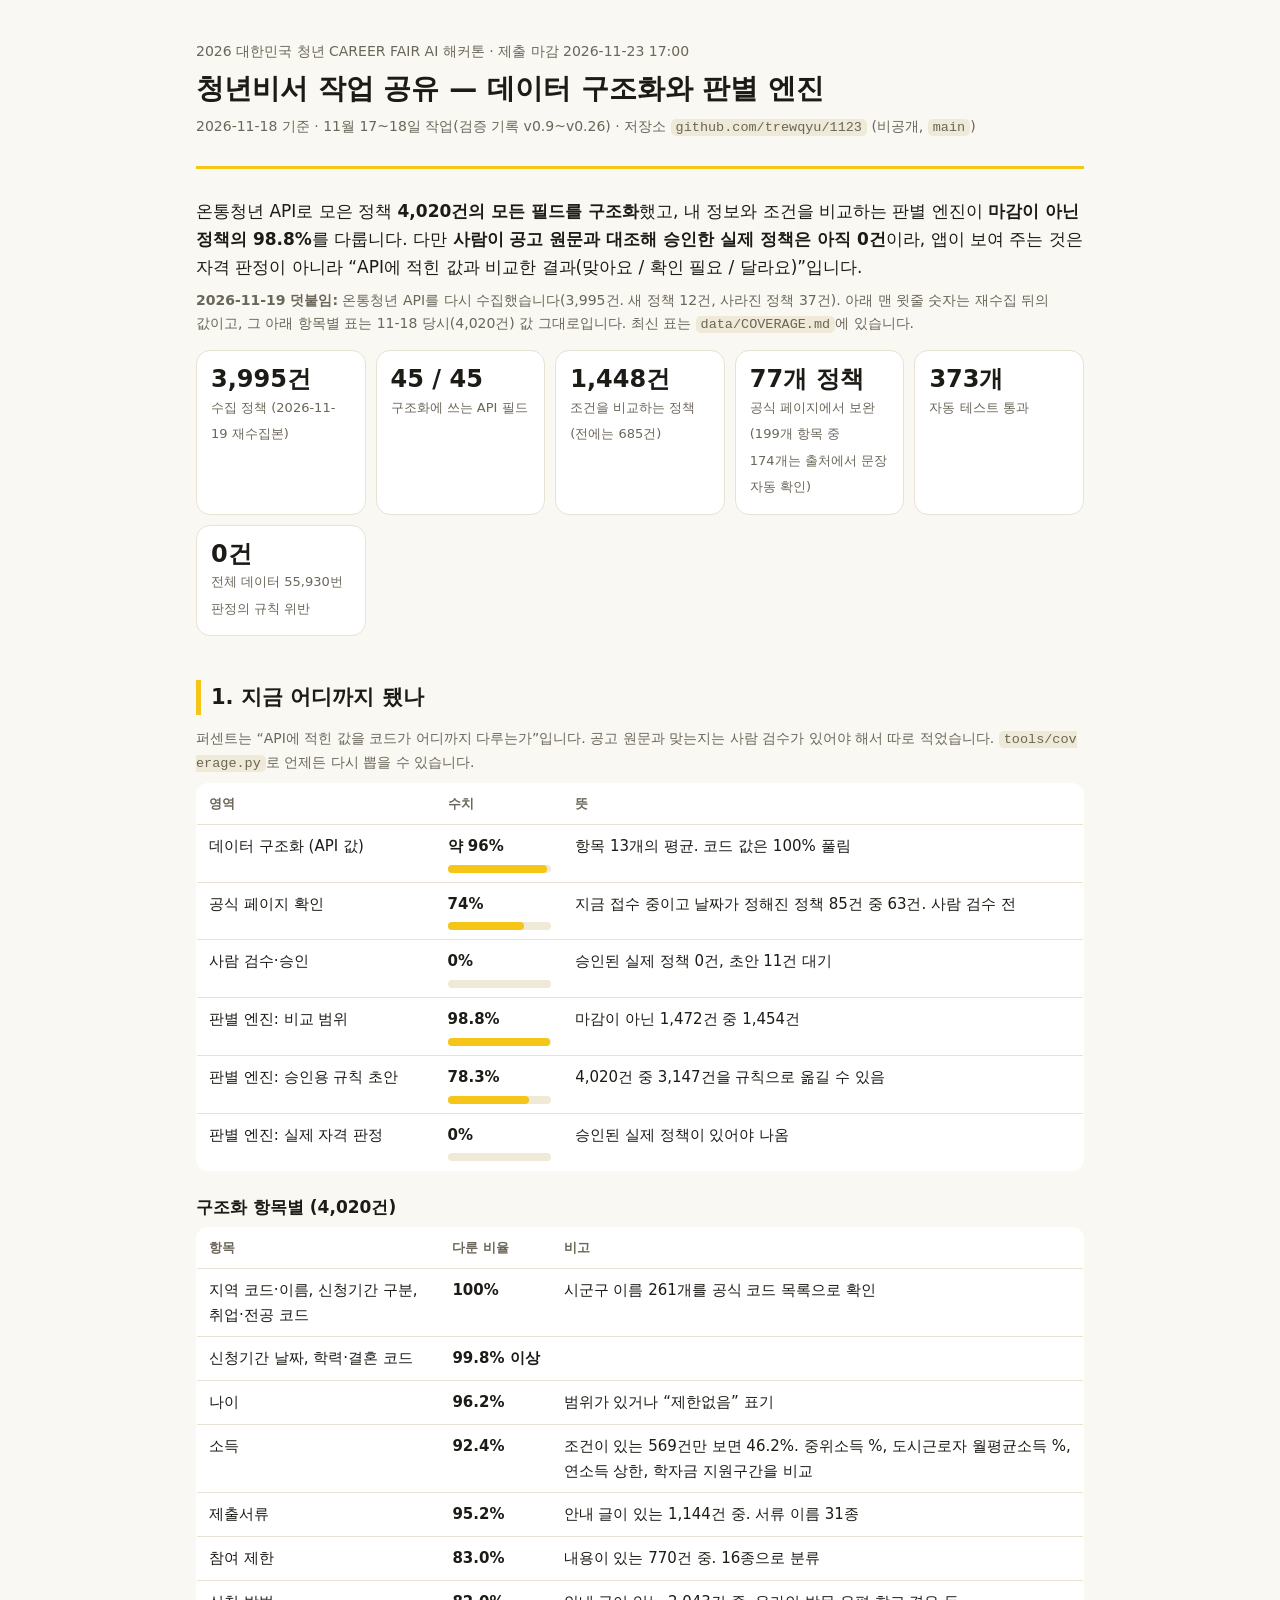
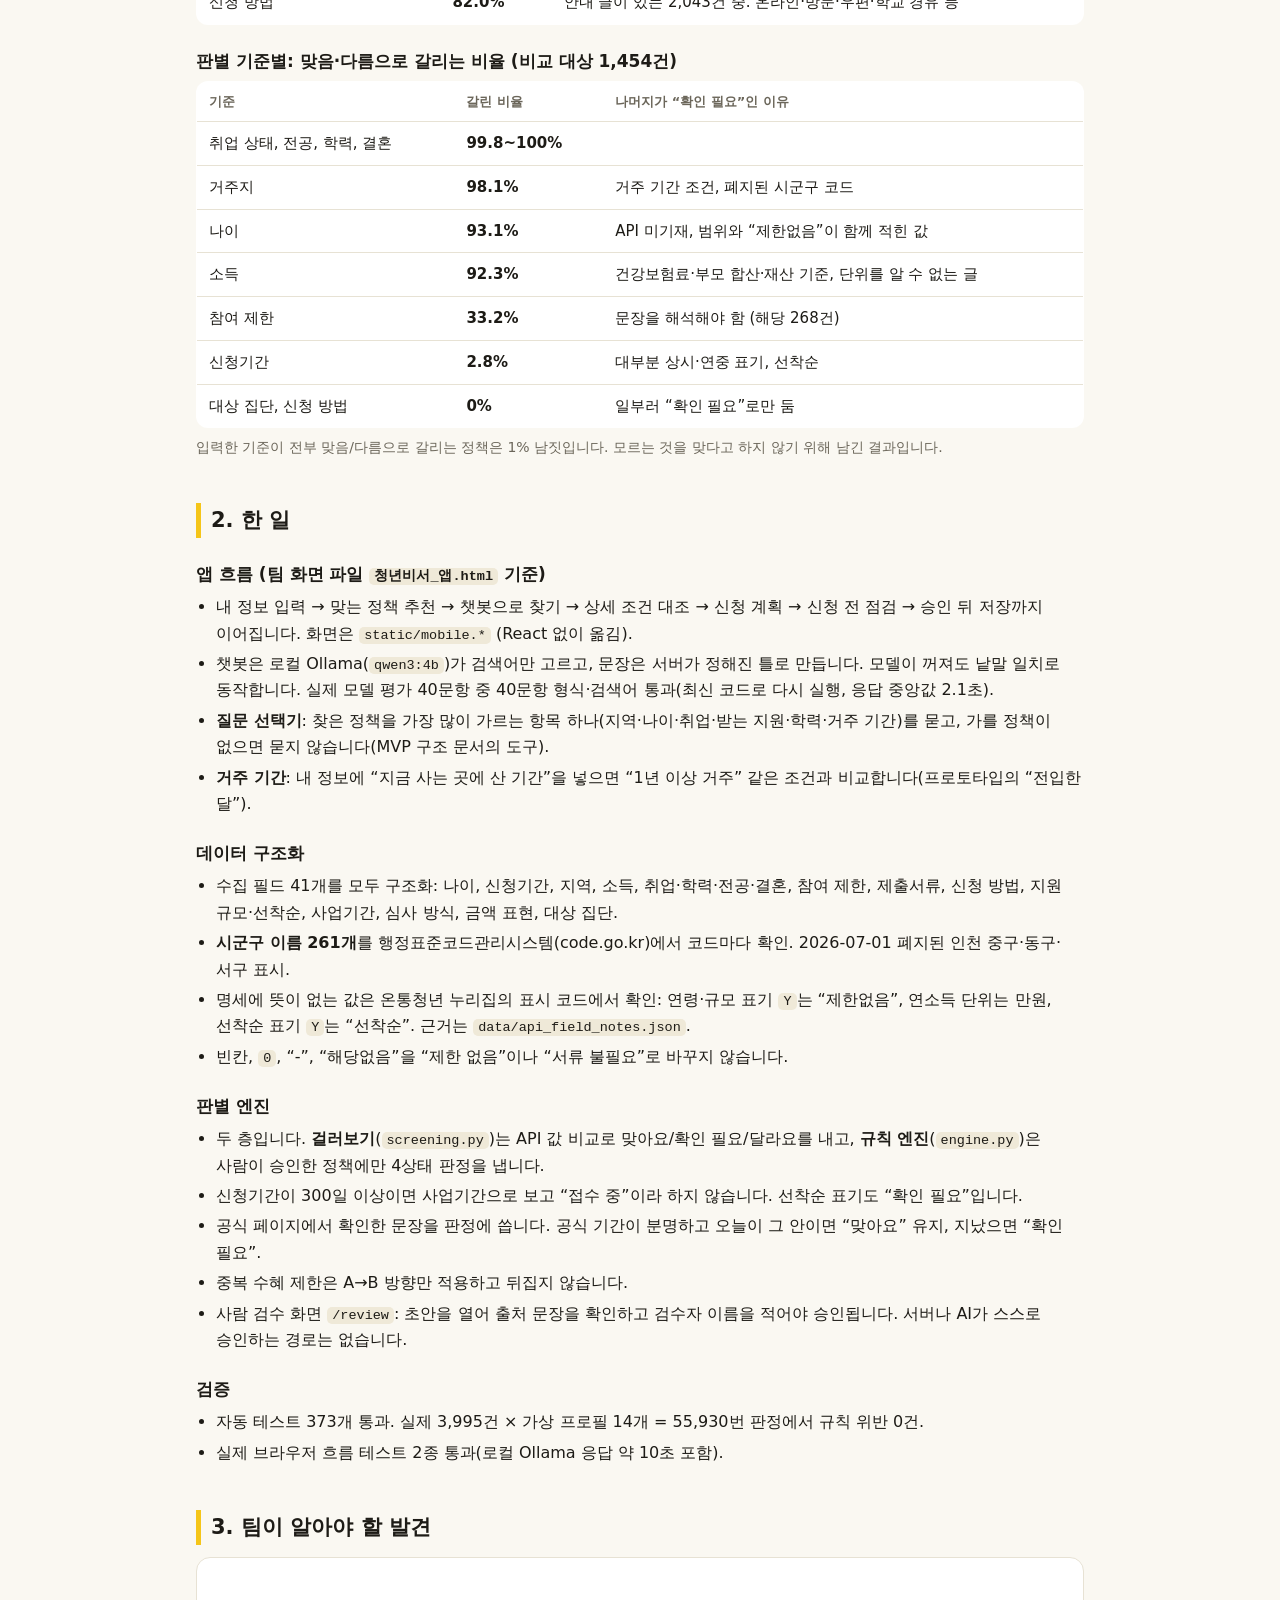
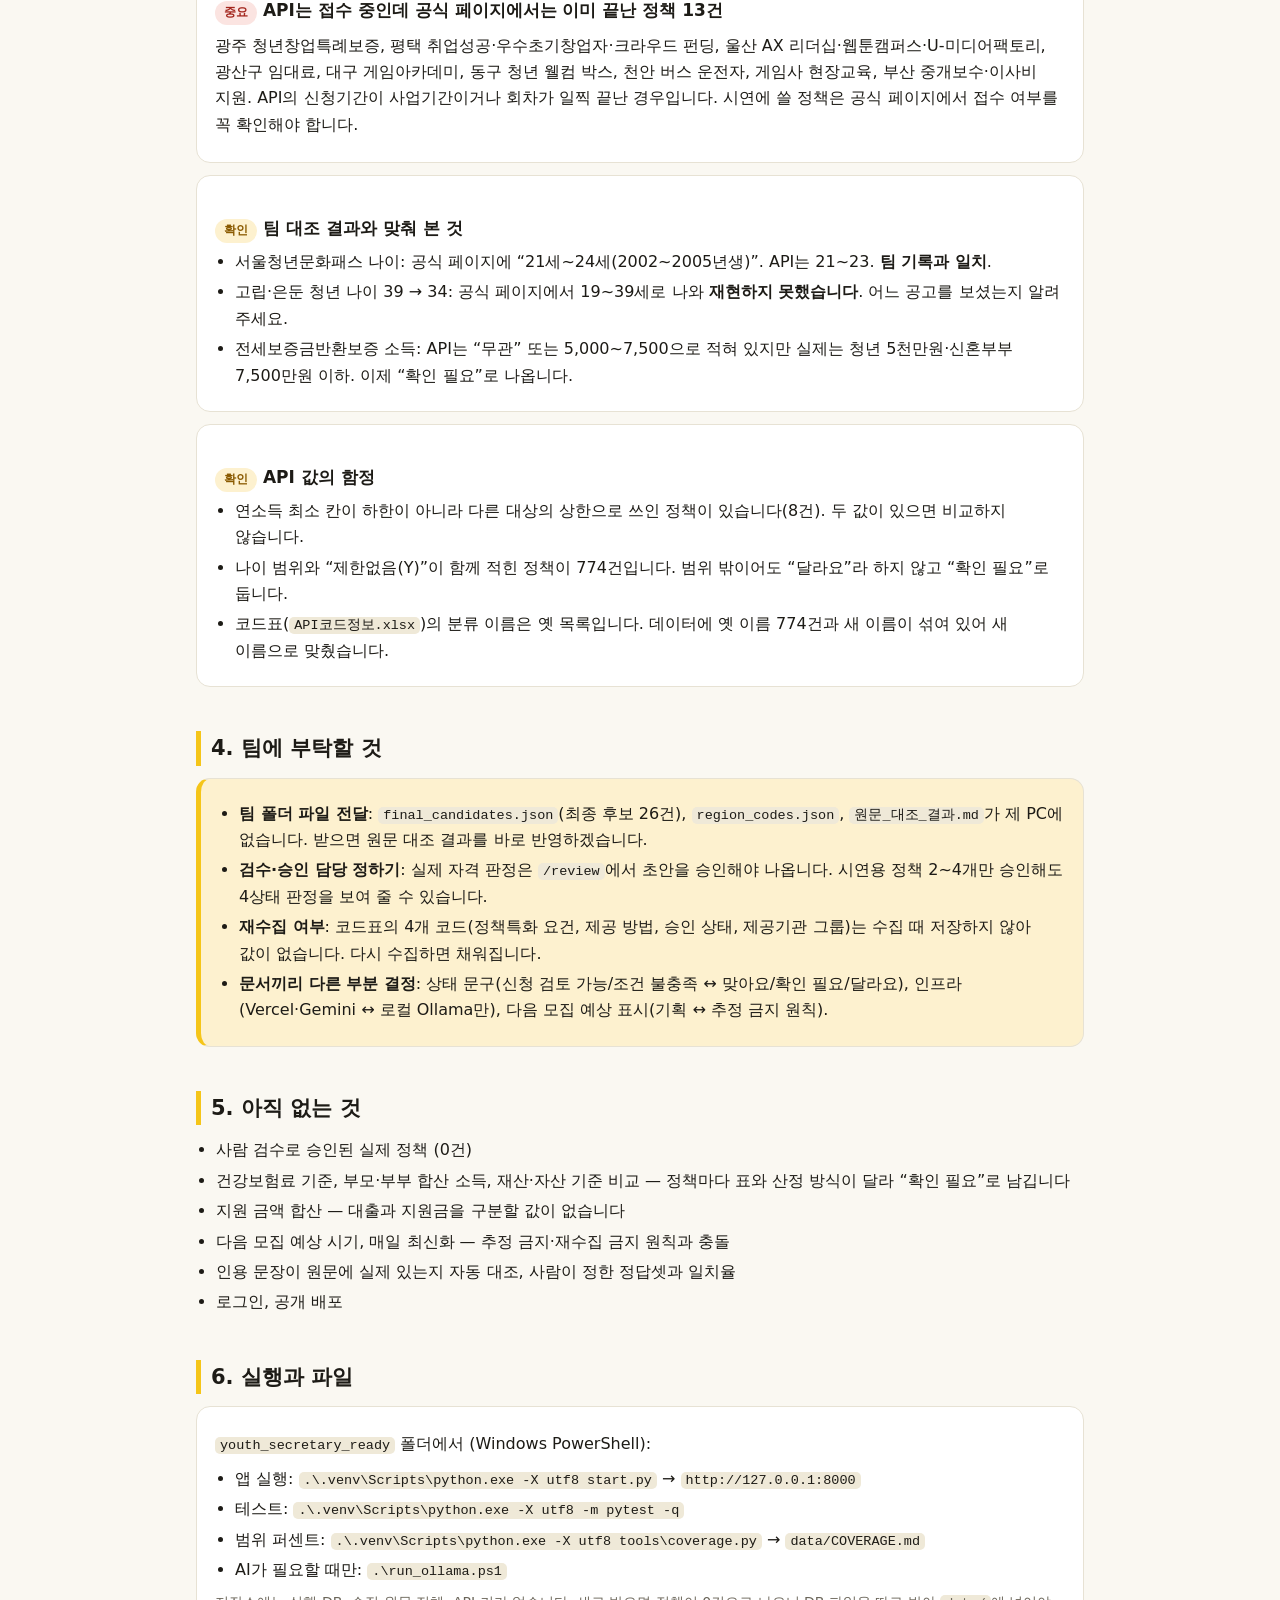
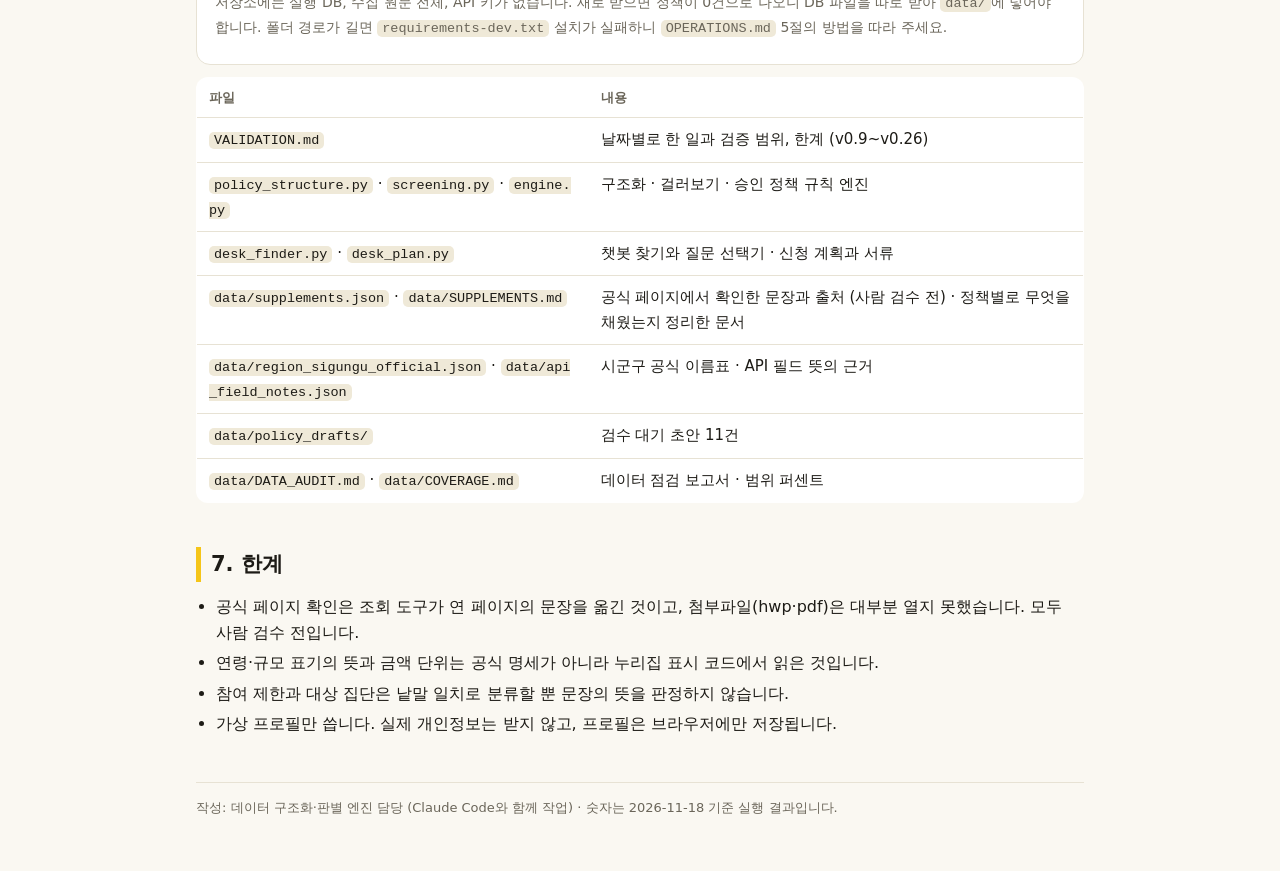
==== commit 46345724: "v0.36: 판별 엔진의 완성 기준을 정하고 재기, 근거에 위치 표시 - 완성 기준 다섯 가지(판정, 근거와 위치, 자격 미확정 표시, 공식 페이지 연결, 어긋나면 단정하지 않음)" ====
--- a/청년비서_작업공유_2026-11-18.html
+++ b/청년비서_작업공유_2026-11-18.html
@@ -55,7 +55,7 @@
   <div class="tile"><b>45 / 45</b><span>구조화에 쓰는 API 필드</span></div>
   <div class="tile"><b>1,448건</b><span>조건을 비교하는 정책 (전에는 685건)</span></div>
   <div class="tile"><b>77개 정책</b><span>공식 페이지에서 보완 (199개 항목 중 174개는 출처에서 문장 자동 확인)</span></div>
-  <div class="tile"><b>372개</b><span>자동 테스트 통과</span></div>
+  <div class="tile"><b>373개</b><span>자동 테스트 통과</span></div>
   <div class="tile"><b>0건</b><span>전체 데이터 55,930번 판정의 규칙 위반</span></div>
 </div>
 
@@ -125,7 +125,7 @@
 
 <h3>검증</h3>
 <ul>
-<li>자동 테스트 372개 통과. 실제 3,995건 × 가상 프로필 14개 = 55,930번 판정에서 규칙 위반 0건.</li>
+<li>자동 테스트 373개 통과. 실제 3,995건 × 가상 프로필 14개 = 55,930번 판정에서 규칙 위반 0건.</li>
 <li>실제 브라우저 흐름 테스트 2종 통과(로컬 Ollama 응답 약 10초 포함).</li>
 </ul>
 
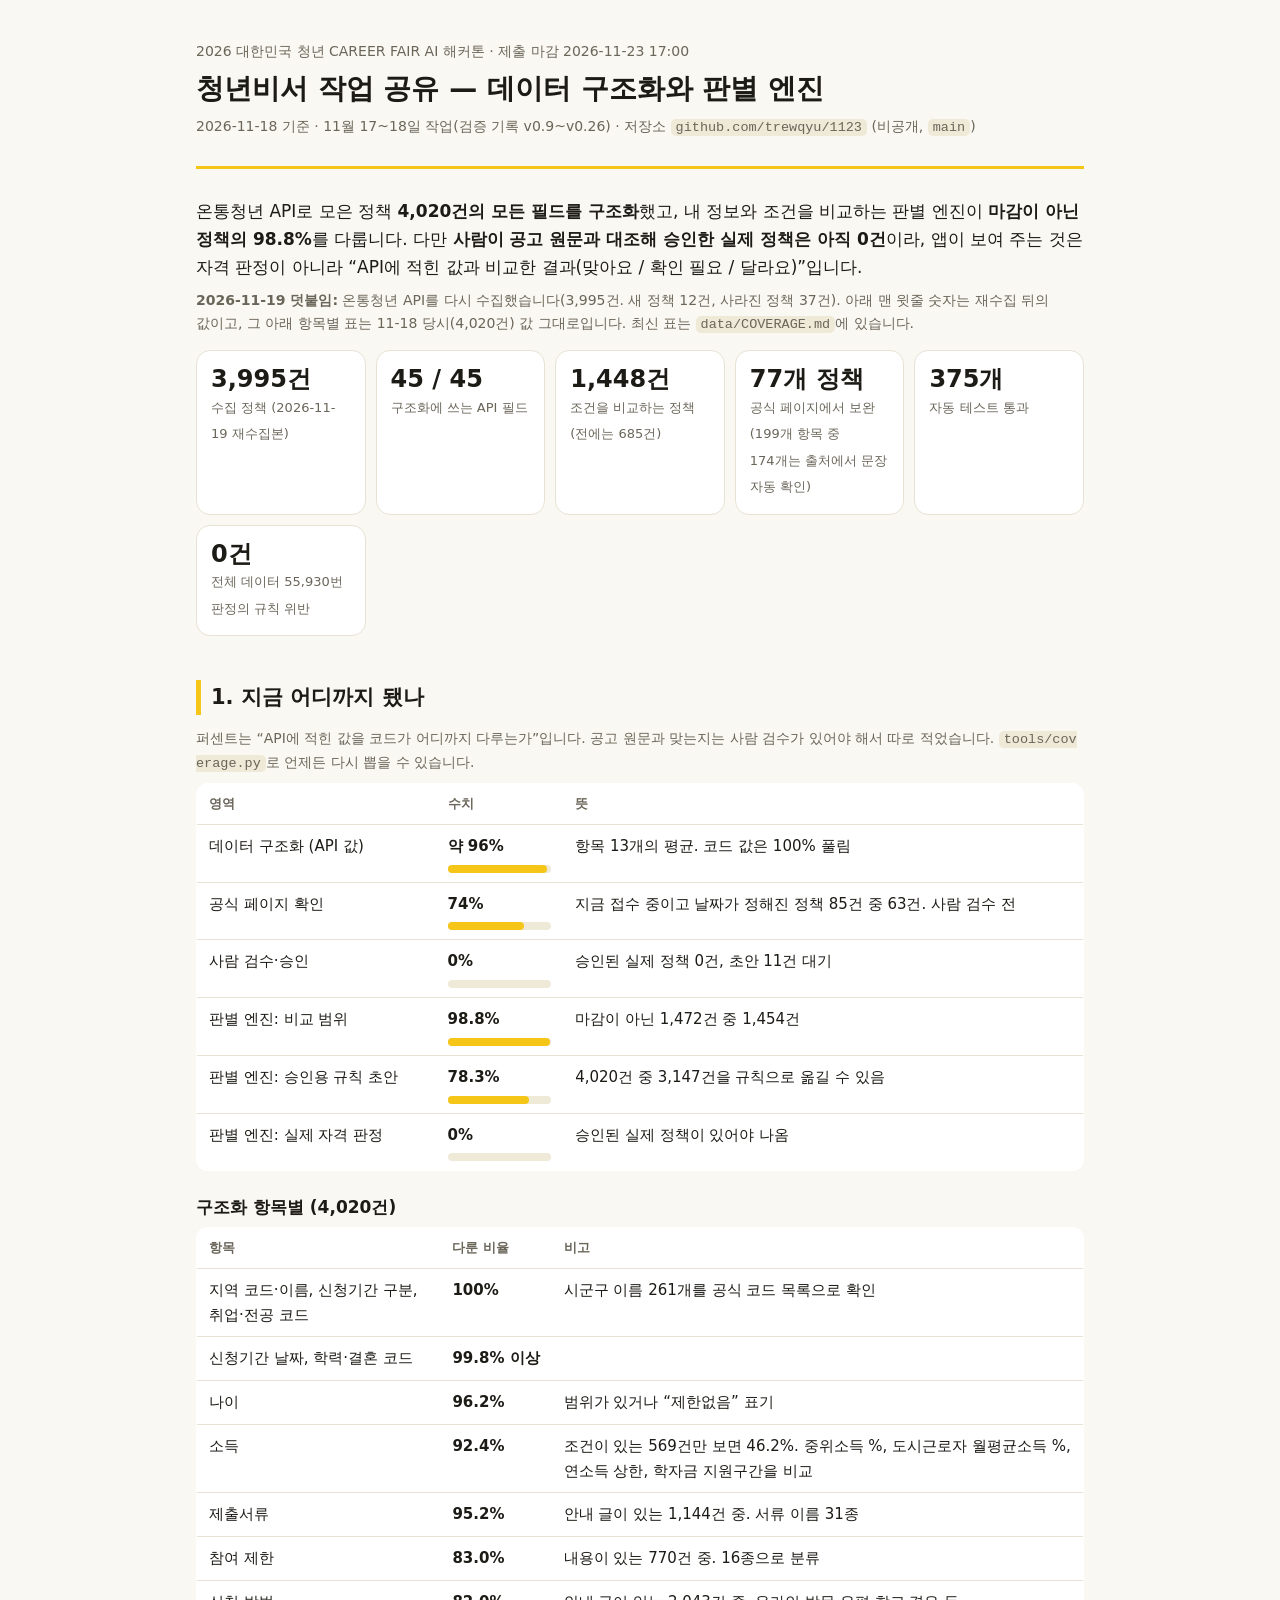
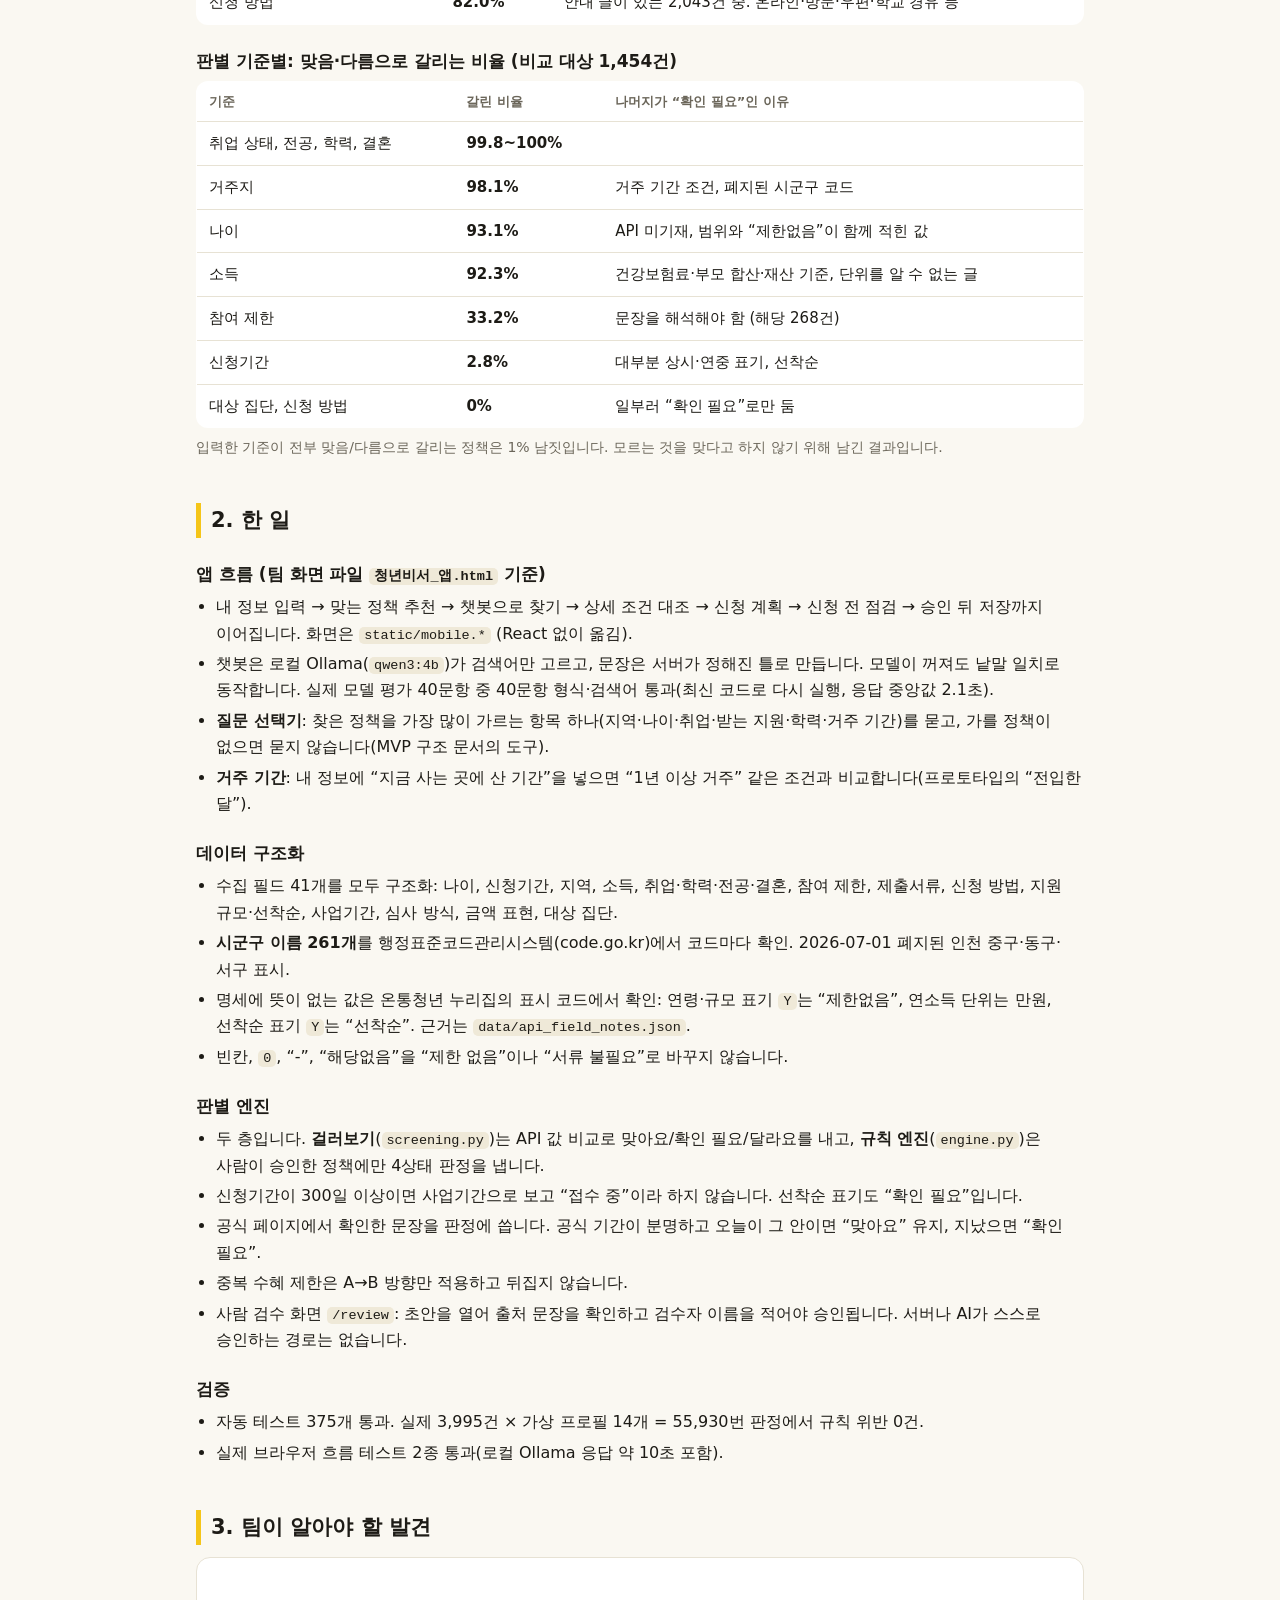
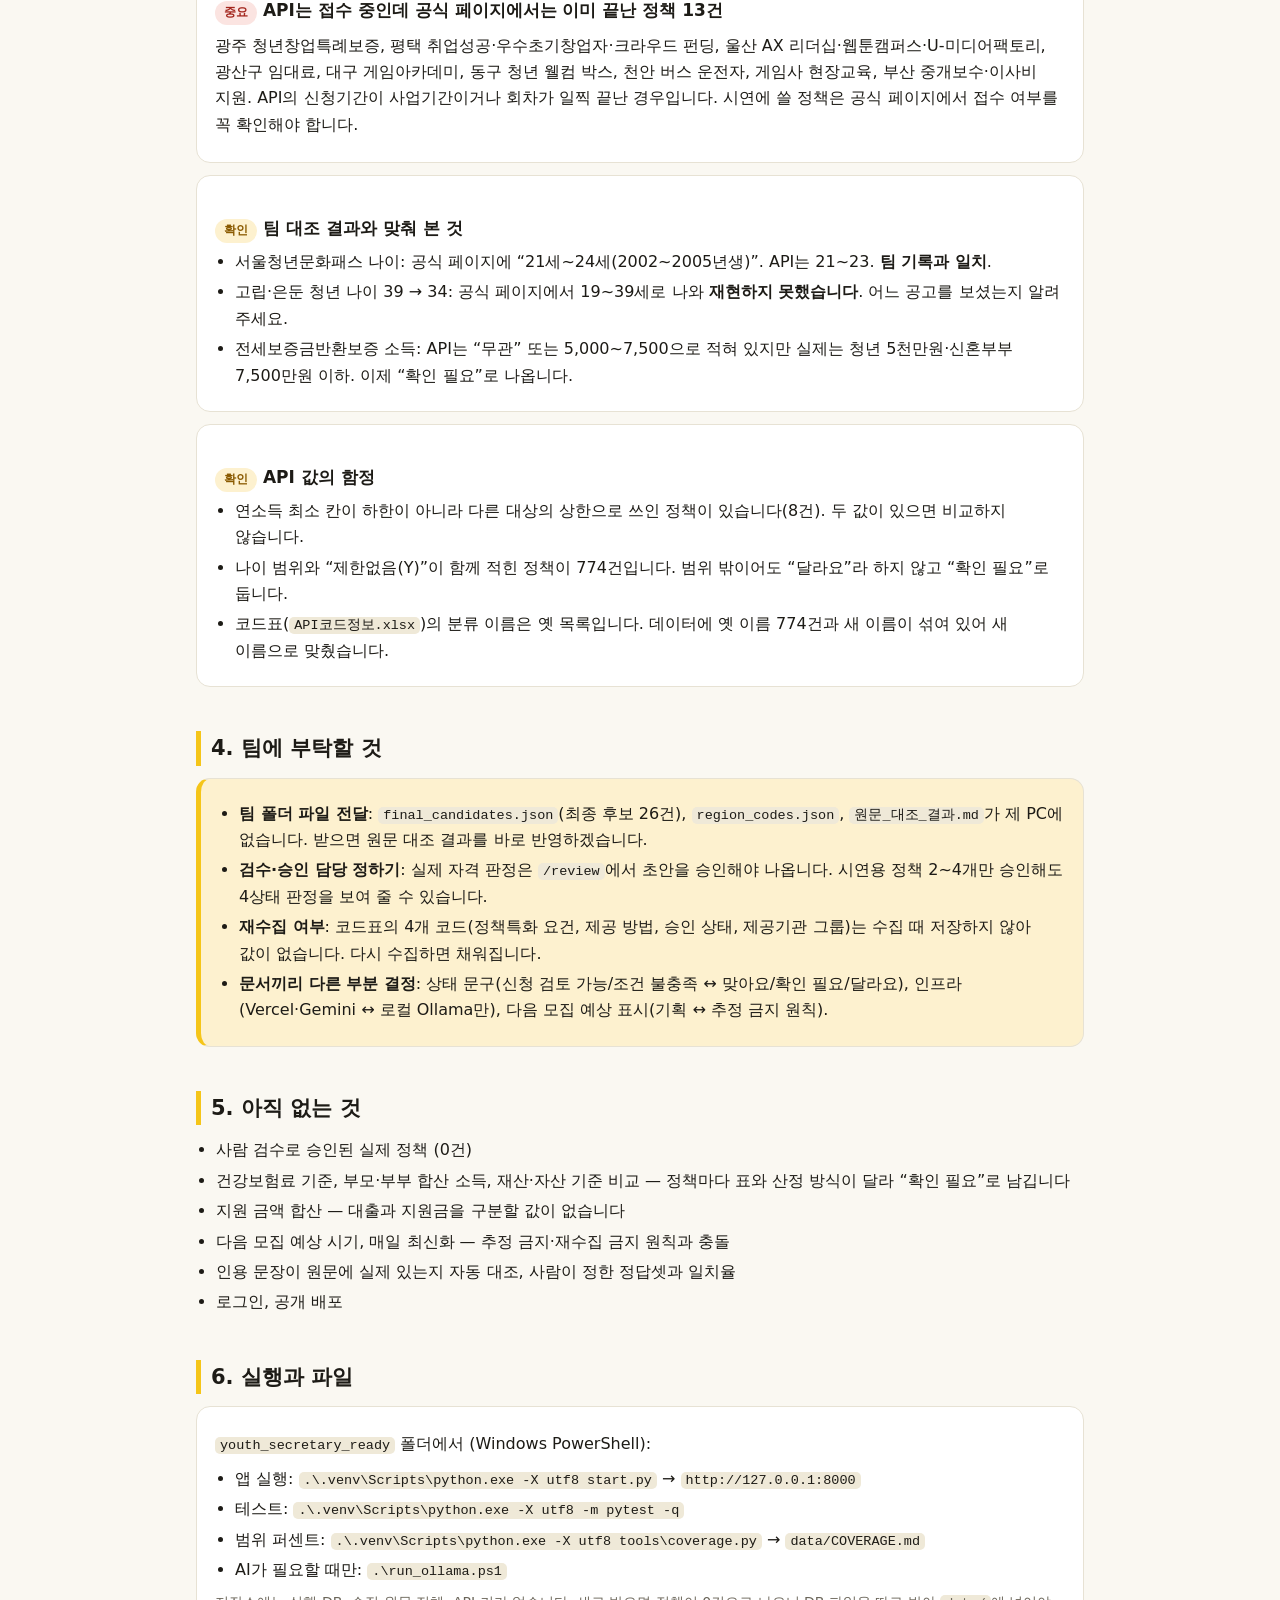
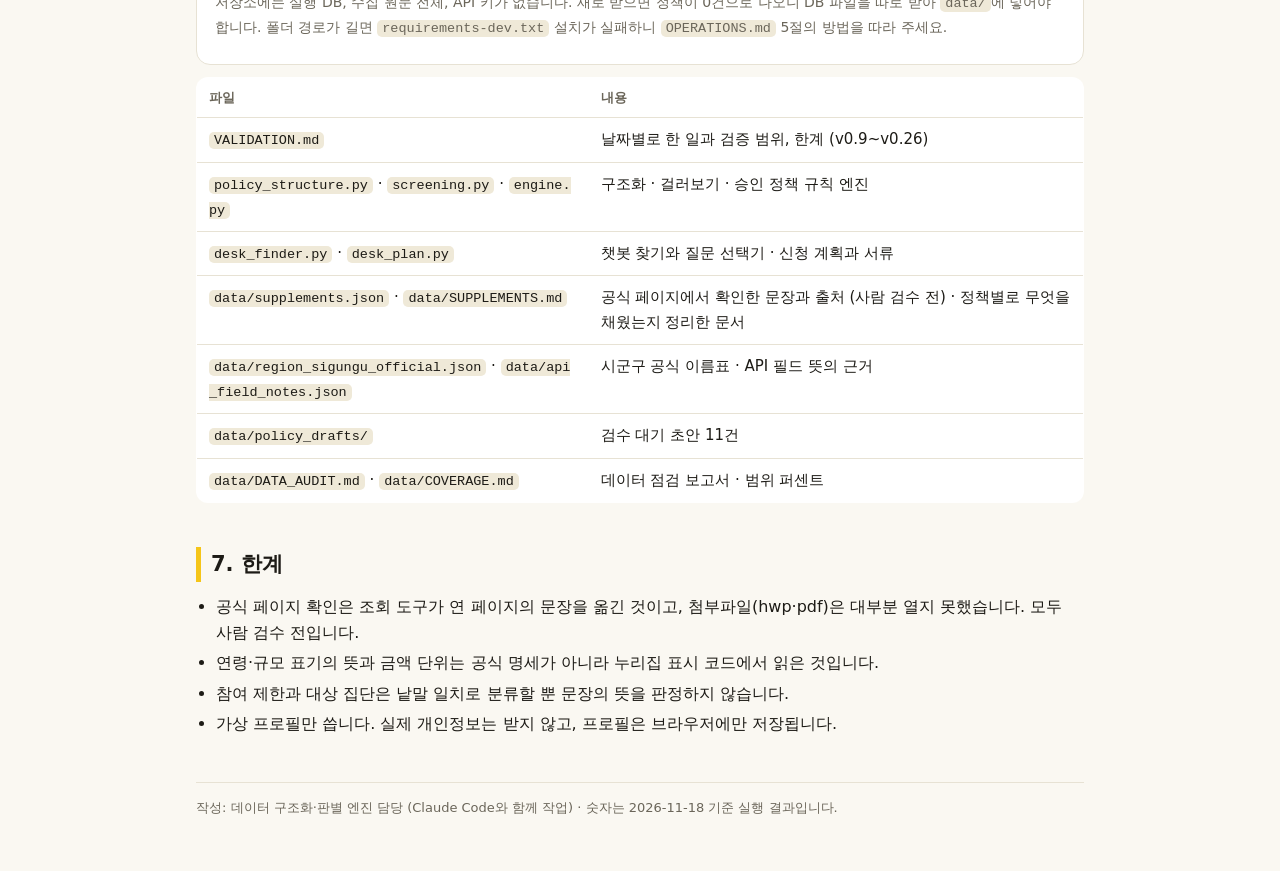
==== commit e5ae7327: "v0.37: '자료가 바뀌었어요'는 준비 작업에 영향을 주는 내용이 바뀌었을 때만 - 준비 작업의 지문을 수집 해시 전체 대신 작업에 영향을 주는 칸으로 만듦(키워드, 나중에 더한" ====
--- a/청년비서_작업공유_2026-11-18.html
+++ b/청년비서_작업공유_2026-11-18.html
@@ -55,7 +55,7 @@
   <div class="tile"><b>45 / 45</b><span>구조화에 쓰는 API 필드</span></div>
   <div class="tile"><b>1,448건</b><span>조건을 비교하는 정책 (전에는 685건)</span></div>
   <div class="tile"><b>77개 정책</b><span>공식 페이지에서 보완 (199개 항목 중 174개는 출처에서 문장 자동 확인)</span></div>
-  <div class="tile"><b>373개</b><span>자동 테스트 통과</span></div>
+  <div class="tile"><b>375개</b><span>자동 테스트 통과</span></div>
   <div class="tile"><b>0건</b><span>전체 데이터 55,930번 판정의 규칙 위반</span></div>
 </div>
 
@@ -125,7 +125,7 @@
 
 <h3>검증</h3>
 <ul>
-<li>자동 테스트 373개 통과. 실제 3,995건 × 가상 프로필 14개 = 55,930번 판정에서 규칙 위반 0건.</li>
+<li>자동 테스트 375개 통과. 실제 3,995건 × 가상 프로필 14개 = 55,930번 판정에서 규칙 위반 0건.</li>
 <li>실제 브라우저 흐름 테스트 2종 통과(로컬 Ollama 응답 약 10초 포함).</li>
 </ul>
 
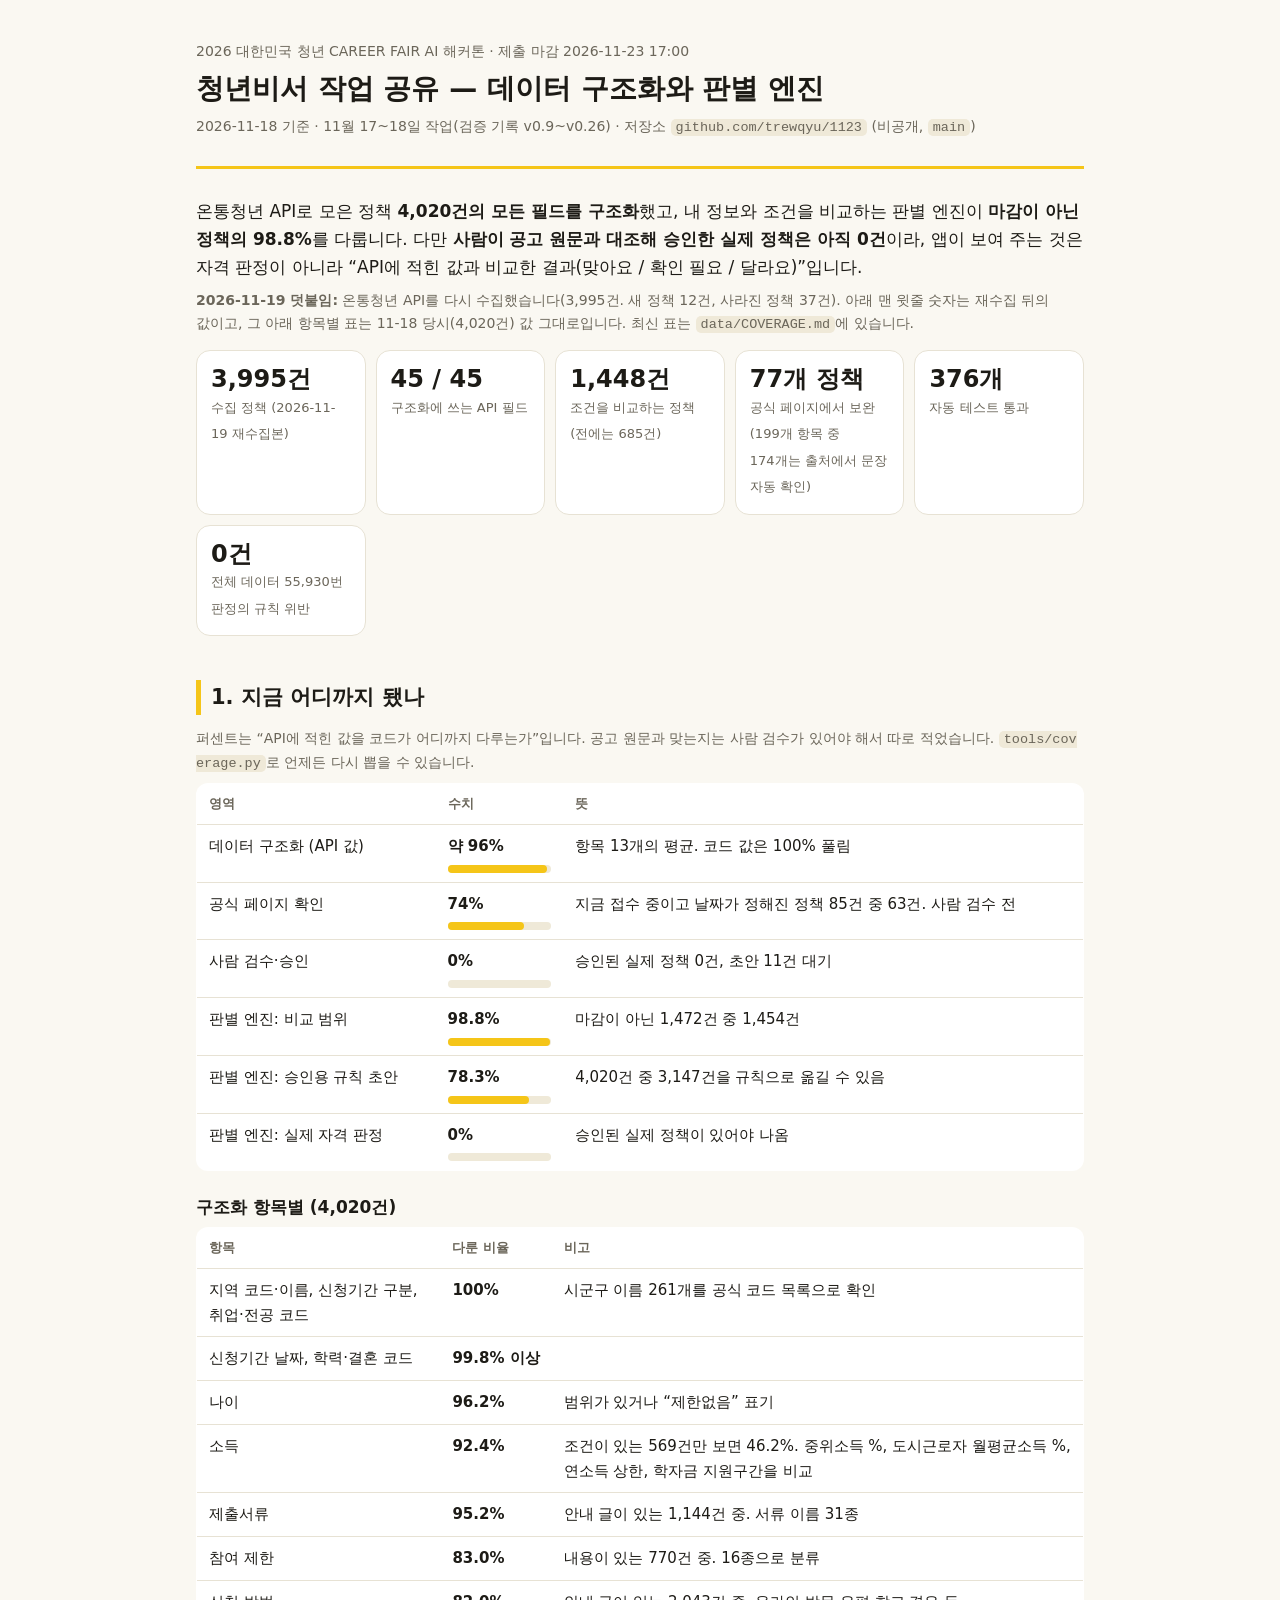
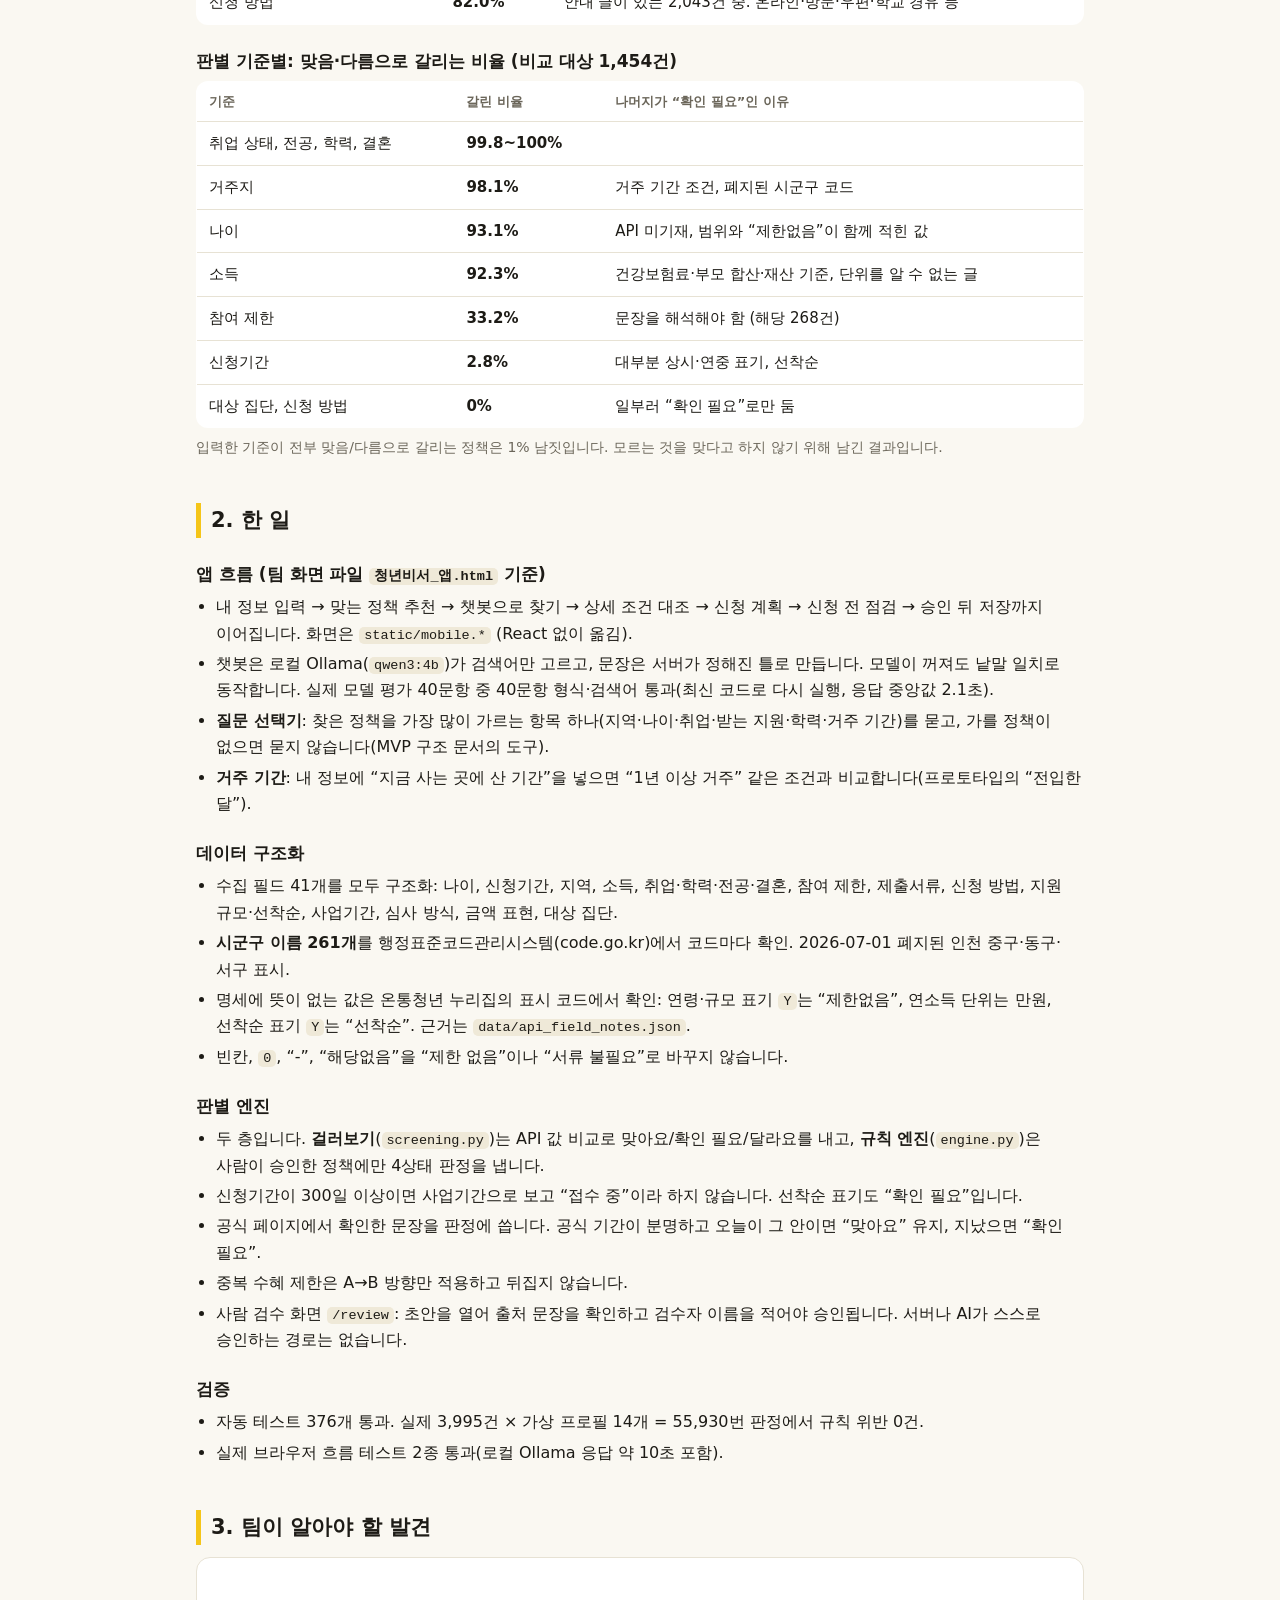
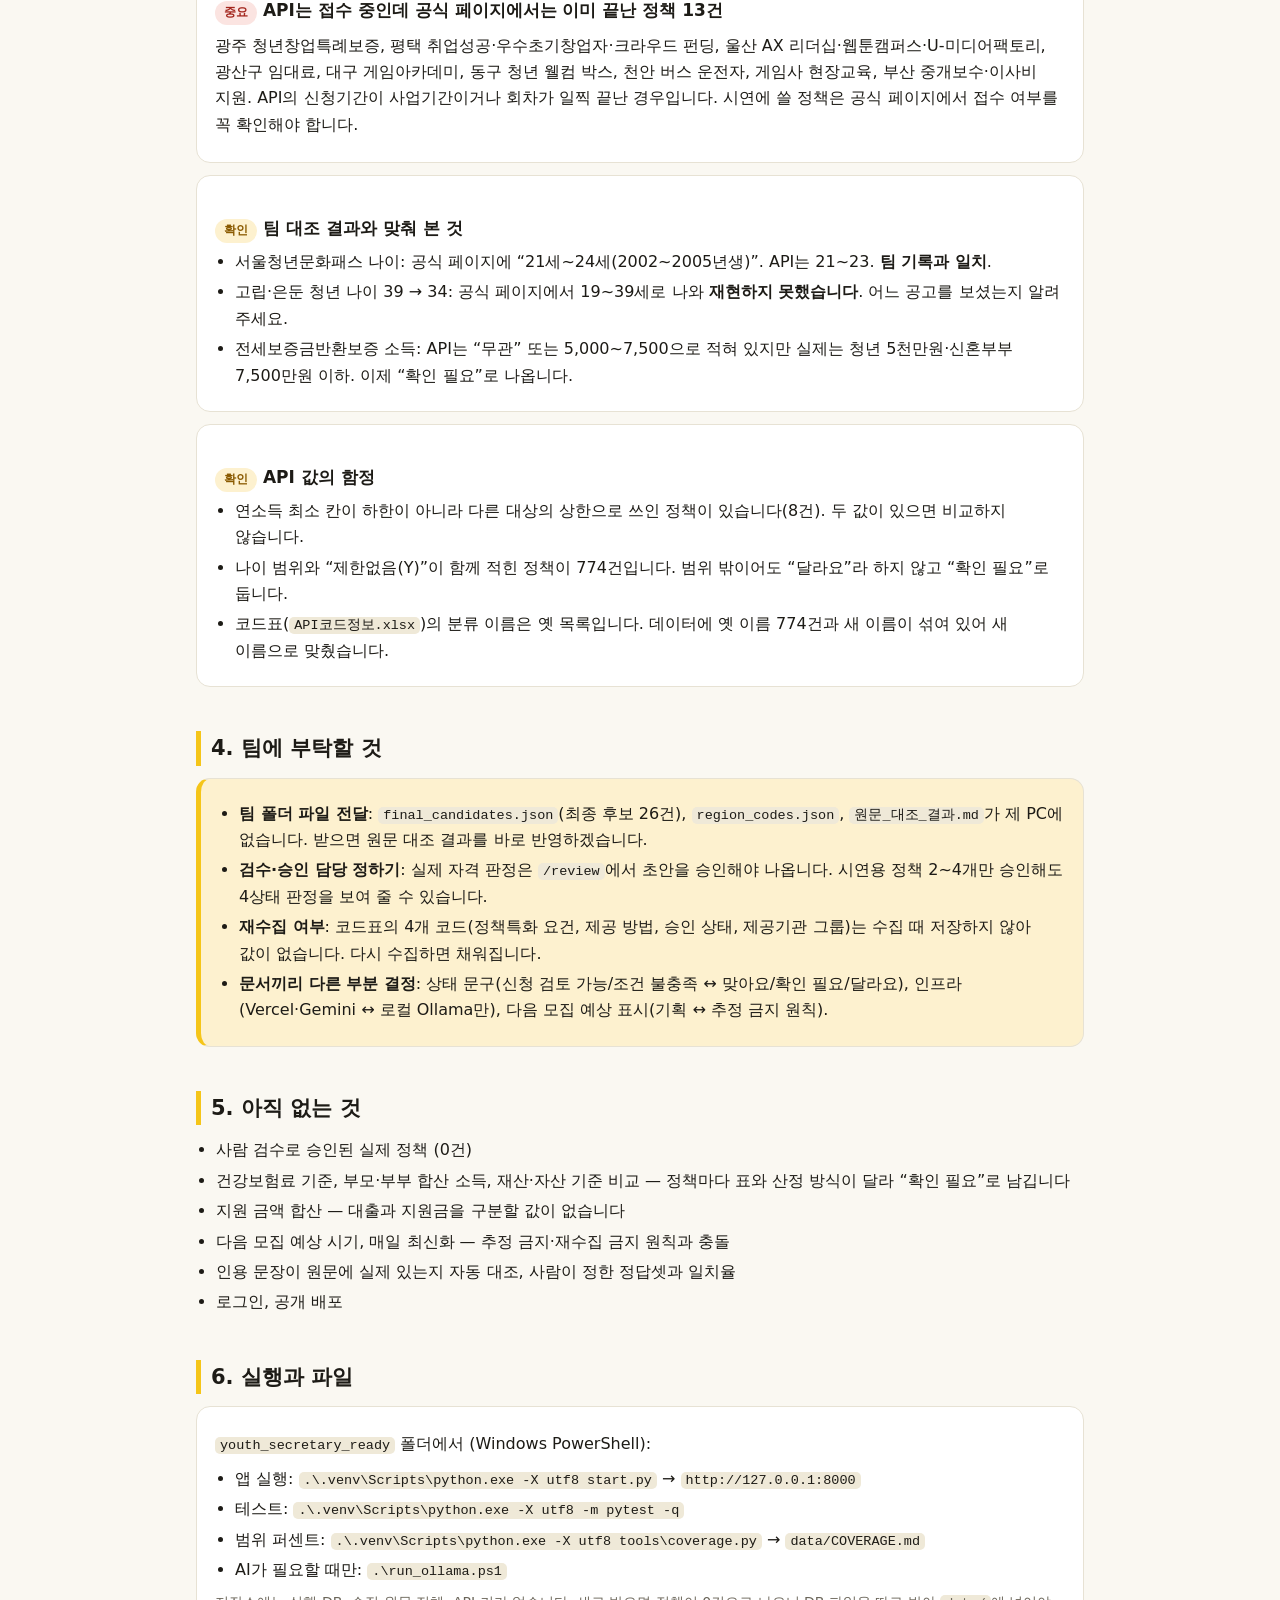
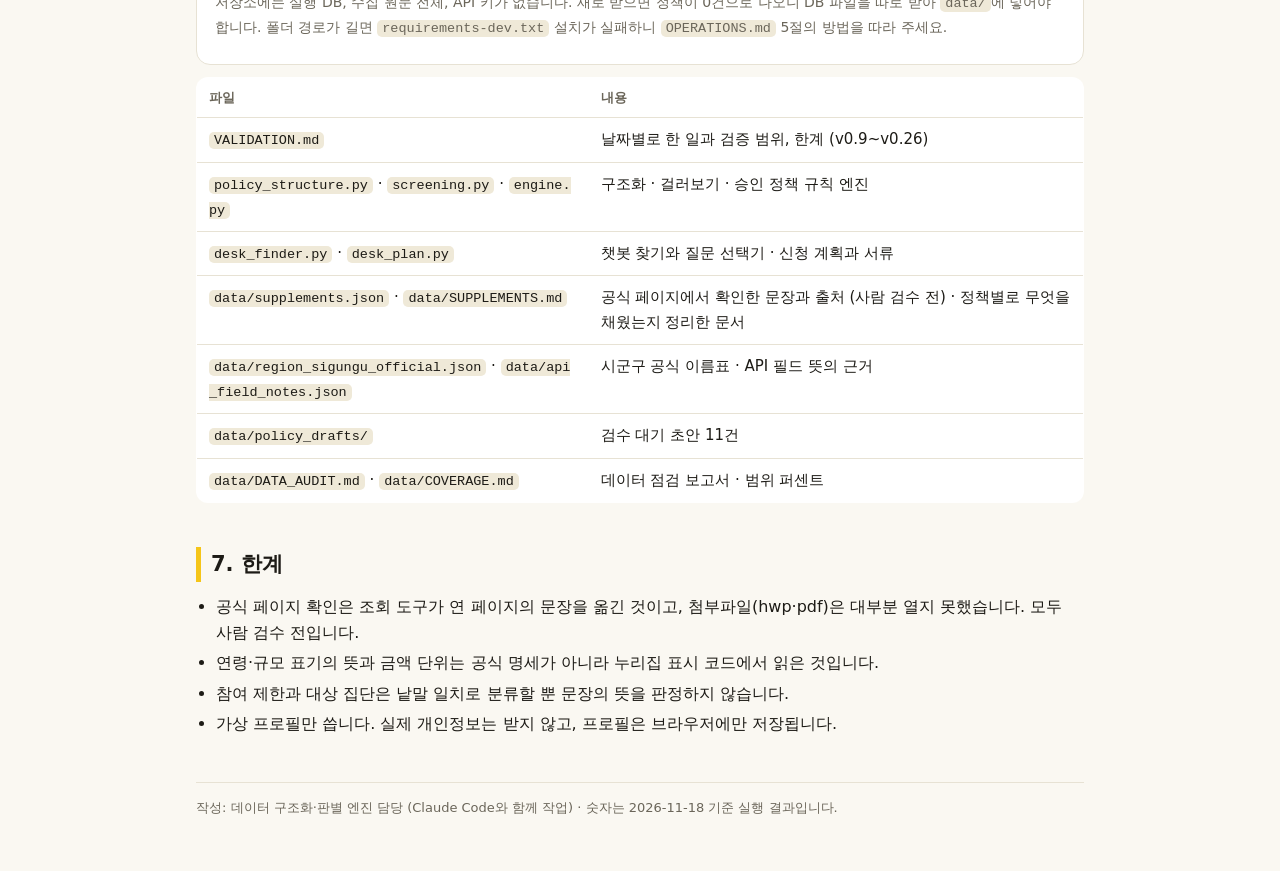
==== commit 1db73f83: "v0.38: 화면과 근거 문장의 어색한 말 정리 - 'API', '기재값', '수집 자료', '찾지 못했어요'를 '온통청년에 등록된 정보' 같은 자연스러운 말로 바꿈(화면, 근거 " ====
--- a/청년비서_작업공유_2026-11-18.html
+++ b/청년비서_작업공유_2026-11-18.html
@@ -55,7 +55,7 @@
   <div class="tile"><b>45 / 45</b><span>구조화에 쓰는 API 필드</span></div>
   <div class="tile"><b>1,448건</b><span>조건을 비교하는 정책 (전에는 685건)</span></div>
   <div class="tile"><b>77개 정책</b><span>공식 페이지에서 보완 (199개 항목 중 174개는 출처에서 문장 자동 확인)</span></div>
-  <div class="tile"><b>375개</b><span>자동 테스트 통과</span></div>
+  <div class="tile"><b>376개</b><span>자동 테스트 통과</span></div>
   <div class="tile"><b>0건</b><span>전체 데이터 55,930번 판정의 규칙 위반</span></div>
 </div>
 
@@ -125,7 +125,7 @@
 
 <h3>검증</h3>
 <ul>
-<li>자동 테스트 375개 통과. 실제 3,995건 × 가상 프로필 14개 = 55,930번 판정에서 규칙 위반 0건.</li>
+<li>자동 테스트 376개 통과. 실제 3,995건 × 가상 프로필 14개 = 55,930번 판정에서 규칙 위반 0건.</li>
 <li>실제 브라우저 흐름 테스트 2종 통과(로컬 Ollama 응답 약 10초 포함).</li>
 </ul>
 
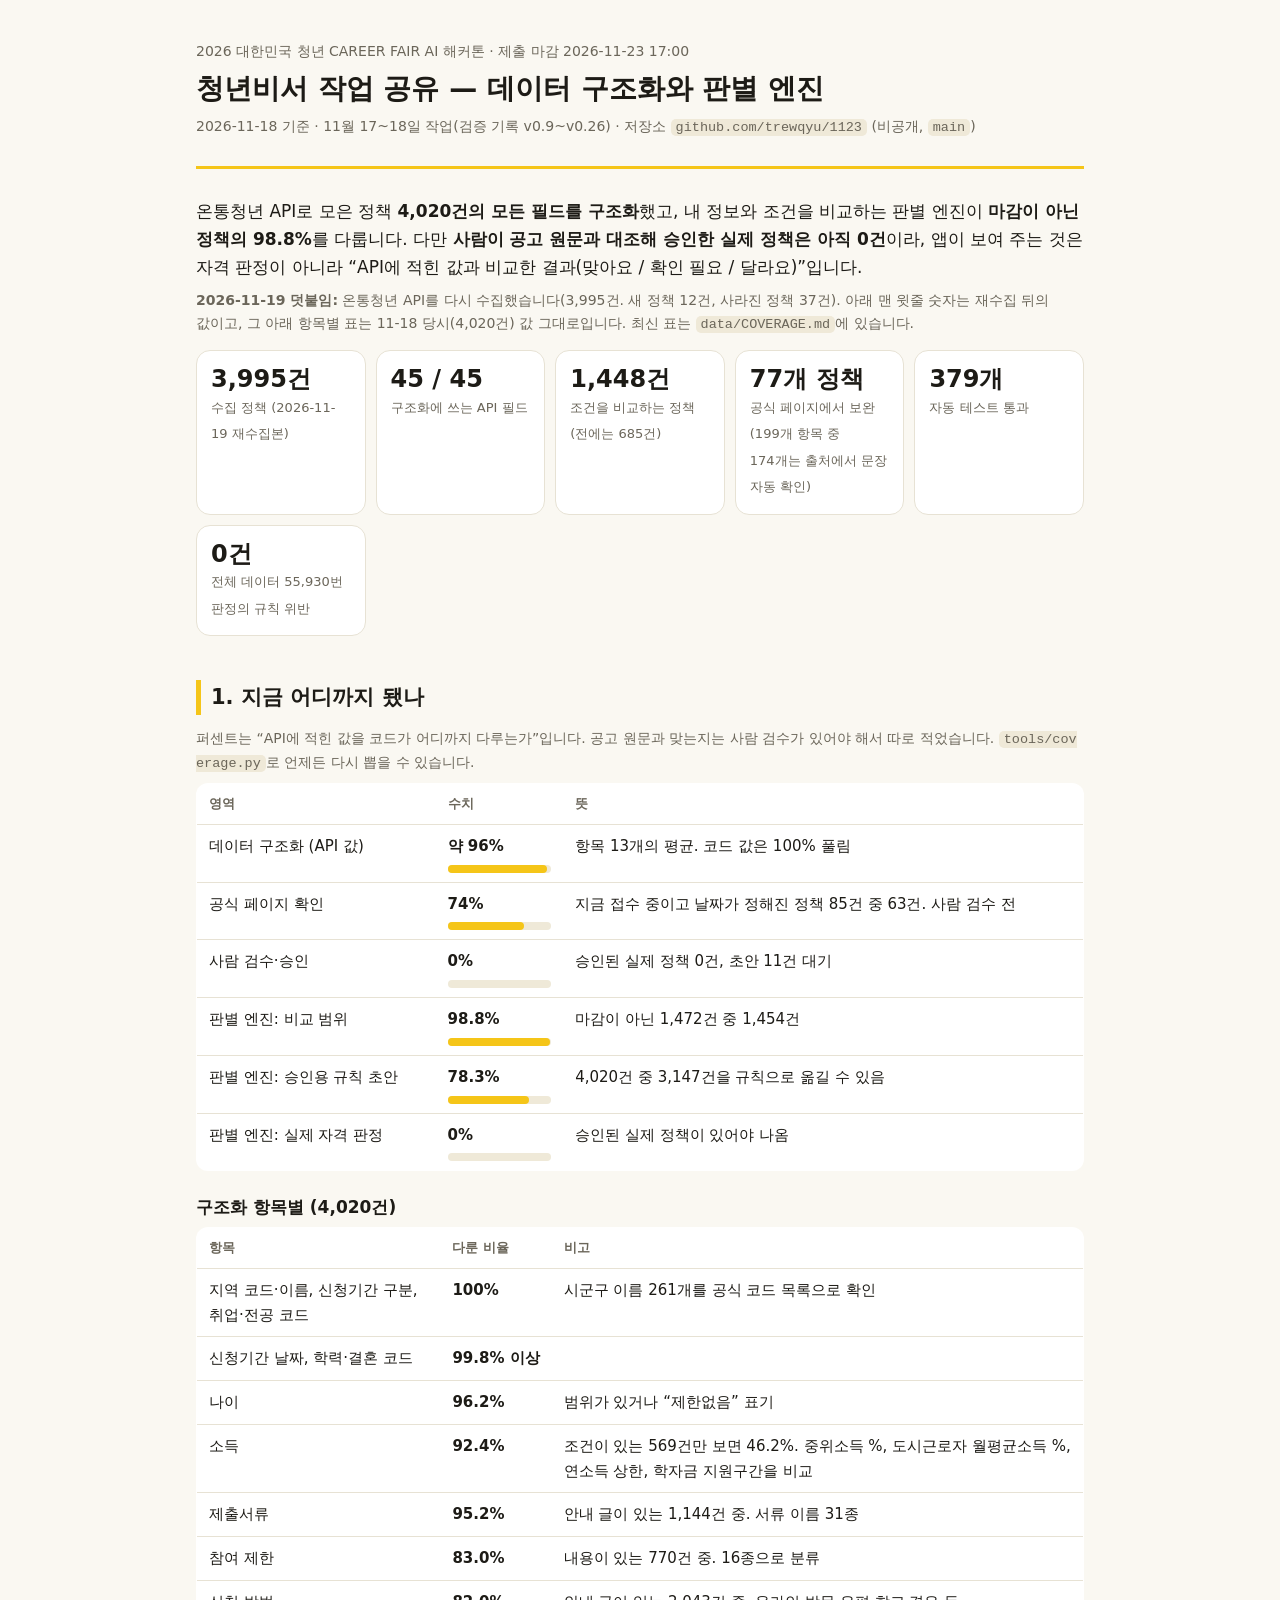
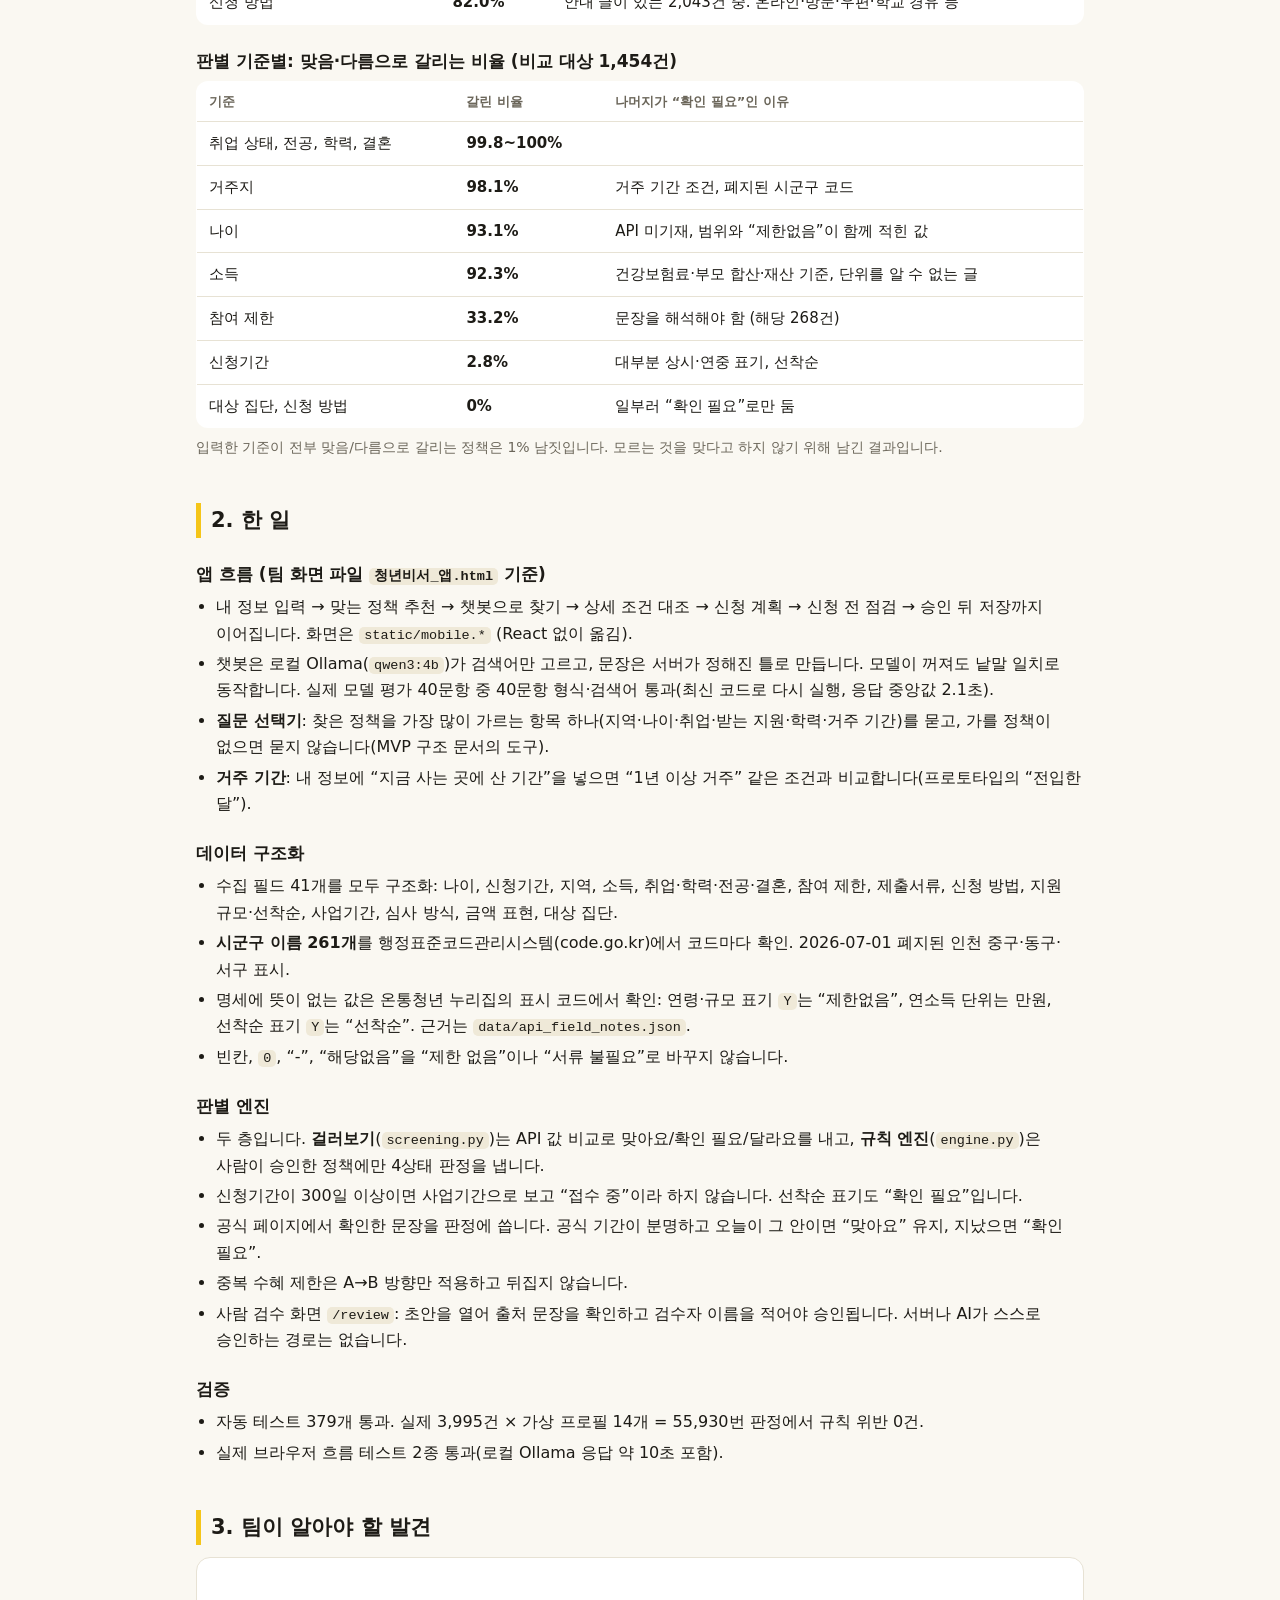
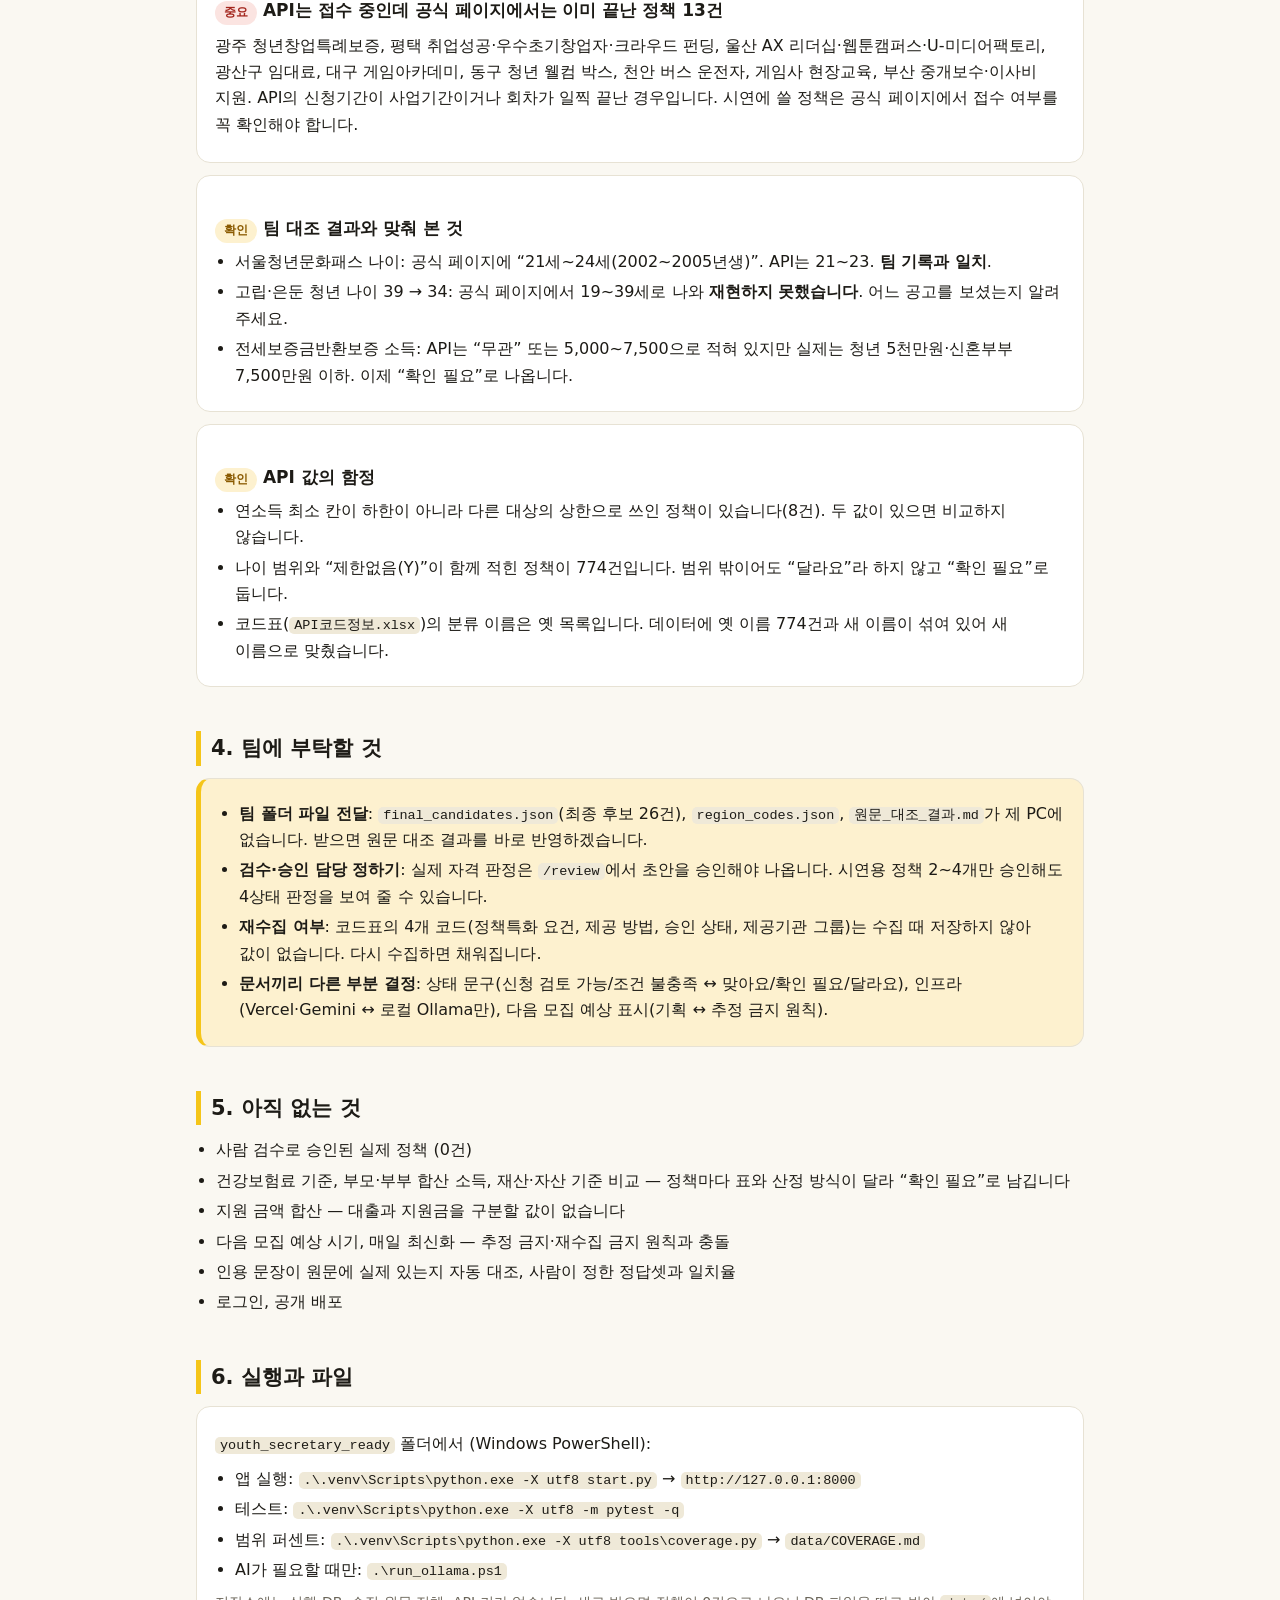
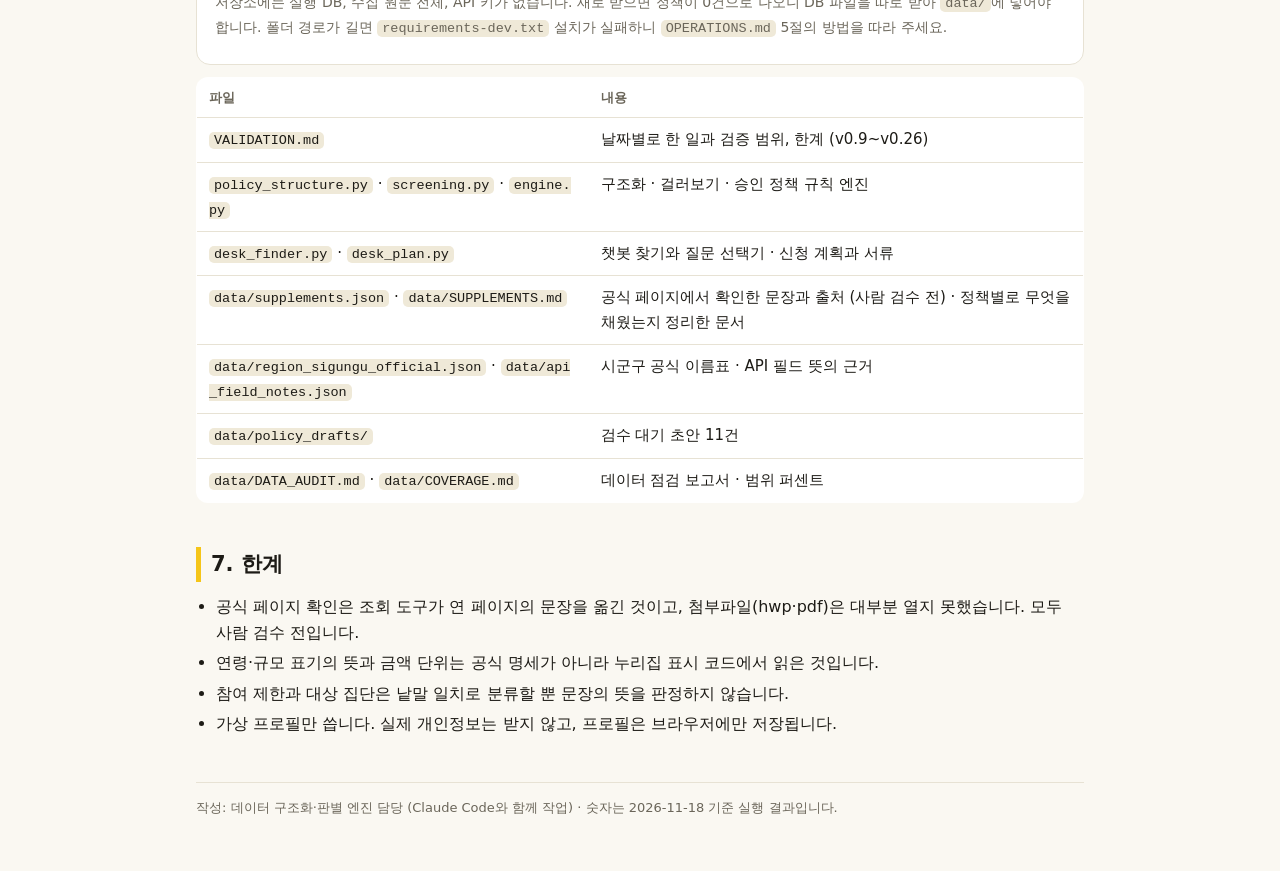
==== commit e0bd5aca: "v0.40: 판별 엔진 두 번째 점검 - 글을 읽는 규칙의 정확도, 내 가구가 아닌 소득 기준 규칙마다 실제로 걸린 글을 직접 읽고 고쳤다. - '도시근로자', '근로자의 날' 같" ====
--- a/청년비서_작업공유_2026-11-18.html
+++ b/청년비서_작업공유_2026-11-18.html
@@ -55,7 +55,7 @@
   <div class="tile"><b>45 / 45</b><span>구조화에 쓰는 API 필드</span></div>
   <div class="tile"><b>1,448건</b><span>조건을 비교하는 정책 (전에는 685건)</span></div>
   <div class="tile"><b>77개 정책</b><span>공식 페이지에서 보완 (199개 항목 중 174개는 출처에서 문장 자동 확인)</span></div>
-  <div class="tile"><b>376개</b><span>자동 테스트 통과</span></div>
+  <div class="tile"><b>379개</b><span>자동 테스트 통과</span></div>
   <div class="tile"><b>0건</b><span>전체 데이터 55,930번 판정의 규칙 위반</span></div>
 </div>
 
@@ -125,7 +125,7 @@
 
 <h3>검증</h3>
 <ul>
-<li>자동 테스트 376개 통과. 실제 3,995건 × 가상 프로필 14개 = 55,930번 판정에서 규칙 위반 0건.</li>
+<li>자동 테스트 379개 통과. 실제 3,995건 × 가상 프로필 14개 = 55,930번 판정에서 규칙 위반 0건.</li>
 <li>실제 브라우저 흐름 테스트 2종 통과(로컬 Ollama 응답 약 10초 포함).</li>
 </ul>
 
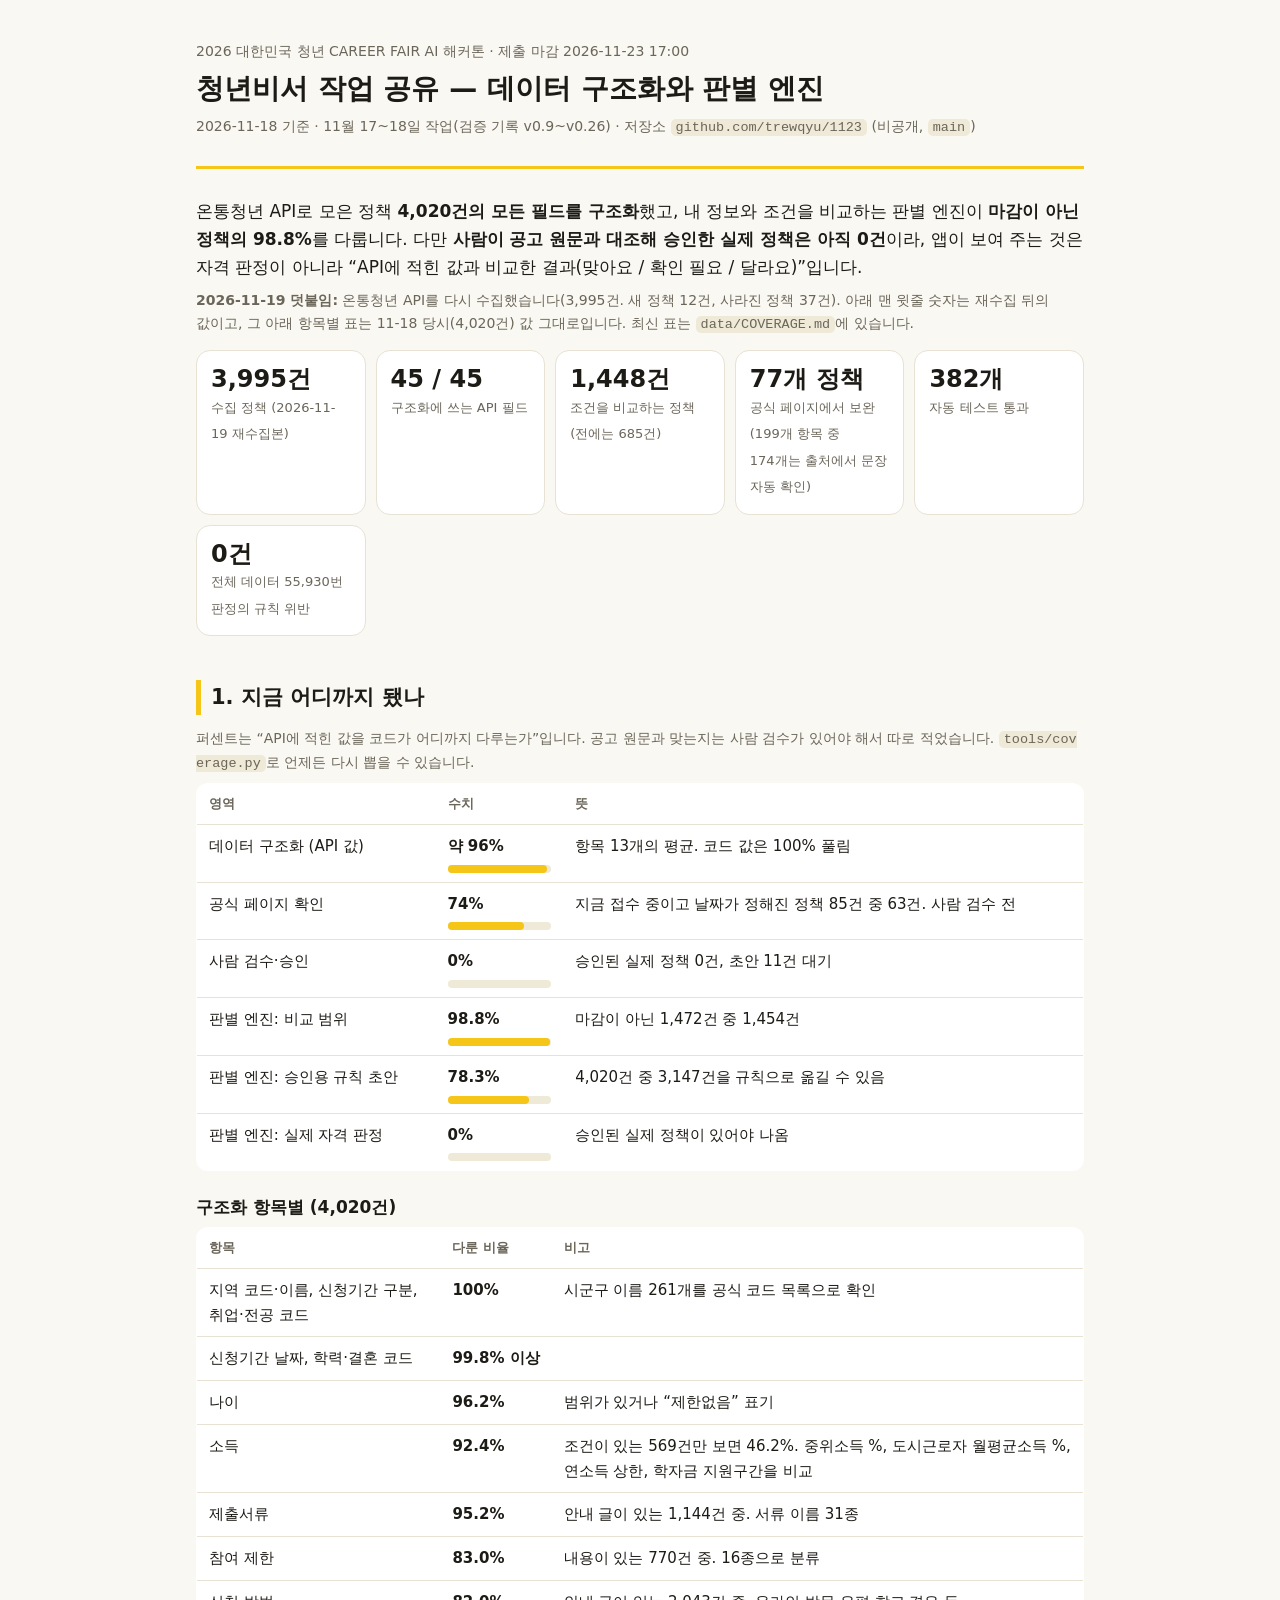
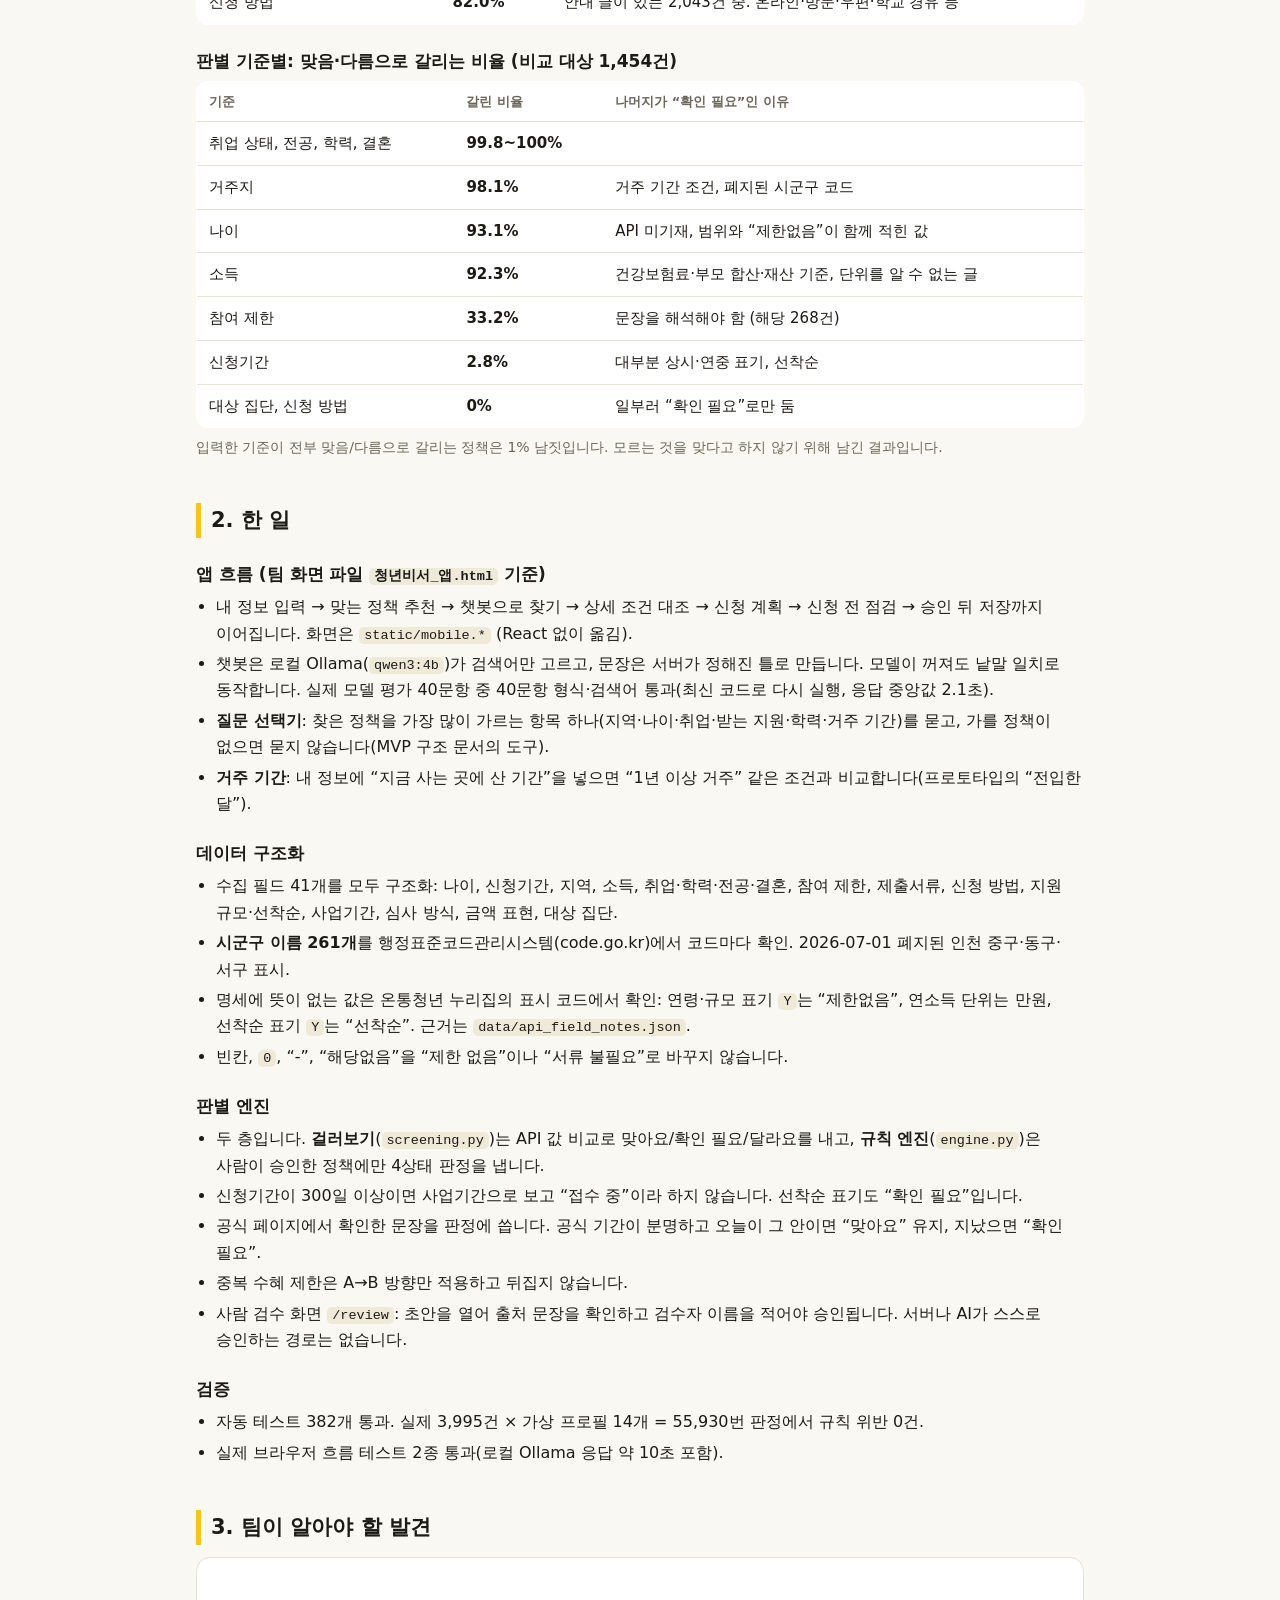
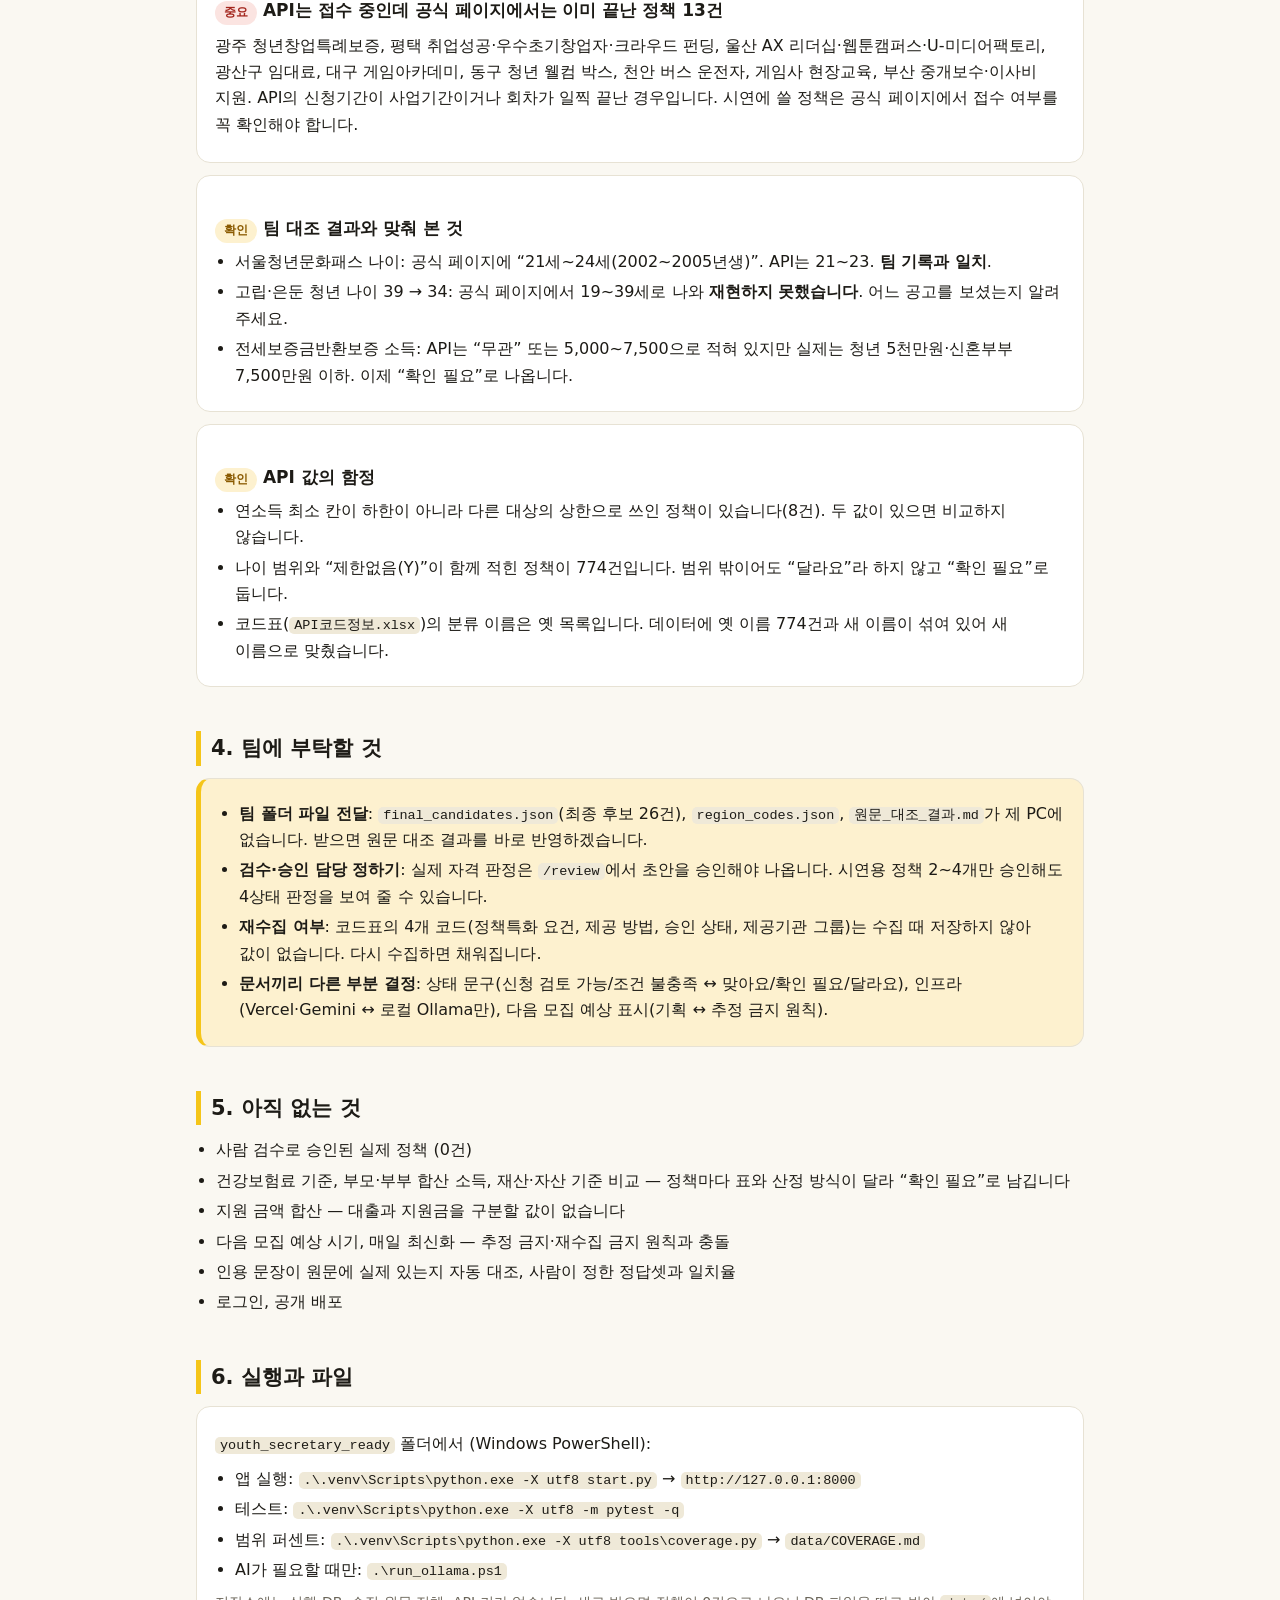
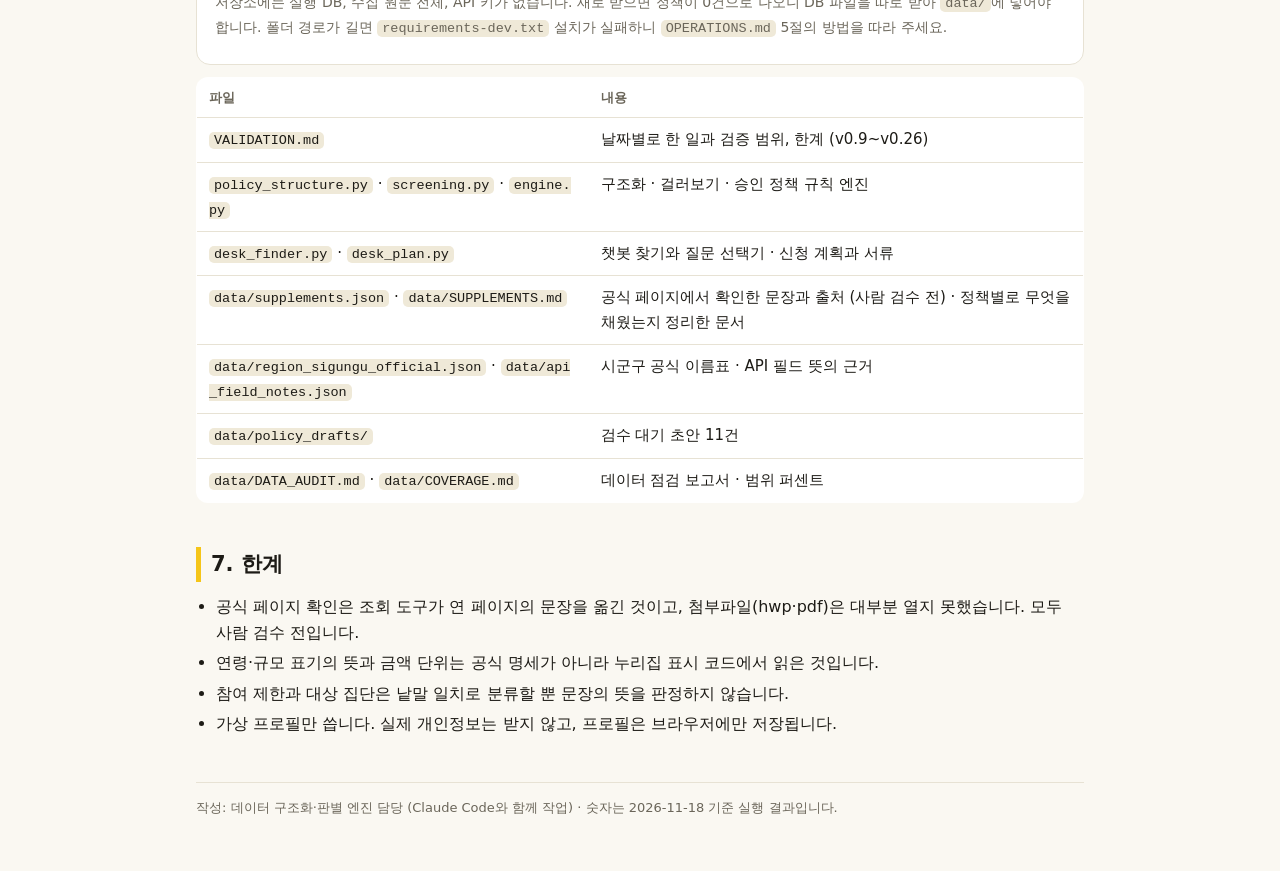
==== commit 53e79f20: "v0.41: 챗봇 AI 경로 확인, 통합 서류 정리, 0건 줄이기 - 통합 서류: '해당자만·선택' 서류를 따로 표시하고 남은 서류 수에서 뺌. '신청서류'·'응시료'·'고용보험 " ====
--- a/청년비서_작업공유_2026-11-18.html
+++ b/청년비서_작업공유_2026-11-18.html
@@ -55,7 +55,7 @@
   <div class="tile"><b>45 / 45</b><span>구조화에 쓰는 API 필드</span></div>
   <div class="tile"><b>1,448건</b><span>조건을 비교하는 정책 (전에는 685건)</span></div>
   <div class="tile"><b>77개 정책</b><span>공식 페이지에서 보완 (199개 항목 중 174개는 출처에서 문장 자동 확인)</span></div>
-  <div class="tile"><b>379개</b><span>자동 테스트 통과</span></div>
+  <div class="tile"><b>382개</b><span>자동 테스트 통과</span></div>
   <div class="tile"><b>0건</b><span>전체 데이터 55,930번 판정의 규칙 위반</span></div>
 </div>
 
@@ -125,7 +125,7 @@
 
 <h3>검증</h3>
 <ul>
-<li>자동 테스트 379개 통과. 실제 3,995건 × 가상 프로필 14개 = 55,930번 판정에서 규칙 위반 0건.</li>
+<li>자동 테스트 382개 통과. 실제 3,995건 × 가상 프로필 14개 = 55,930번 판정에서 규칙 위반 0건.</li>
 <li>실제 브라우저 흐름 테스트 2종 통과(로컬 Ollama 응답 약 10초 포함).</li>
 </ul>
 
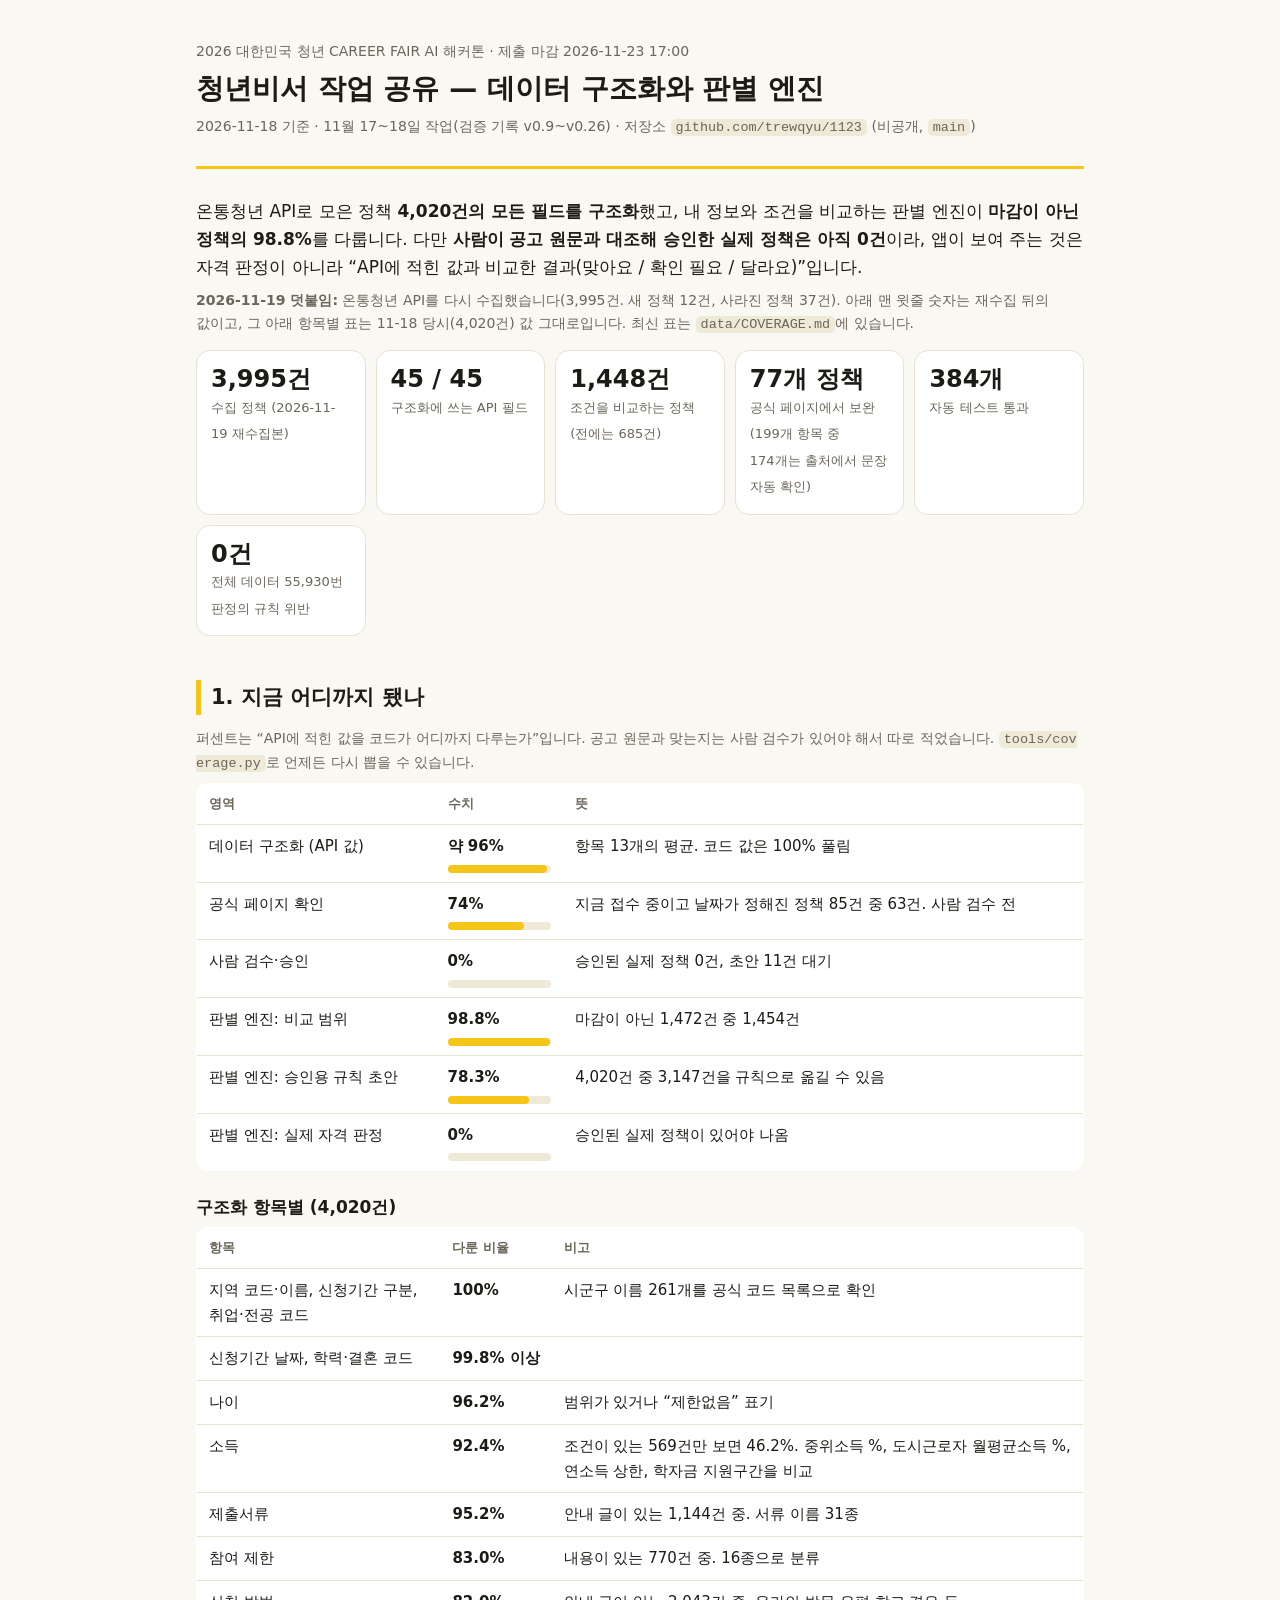
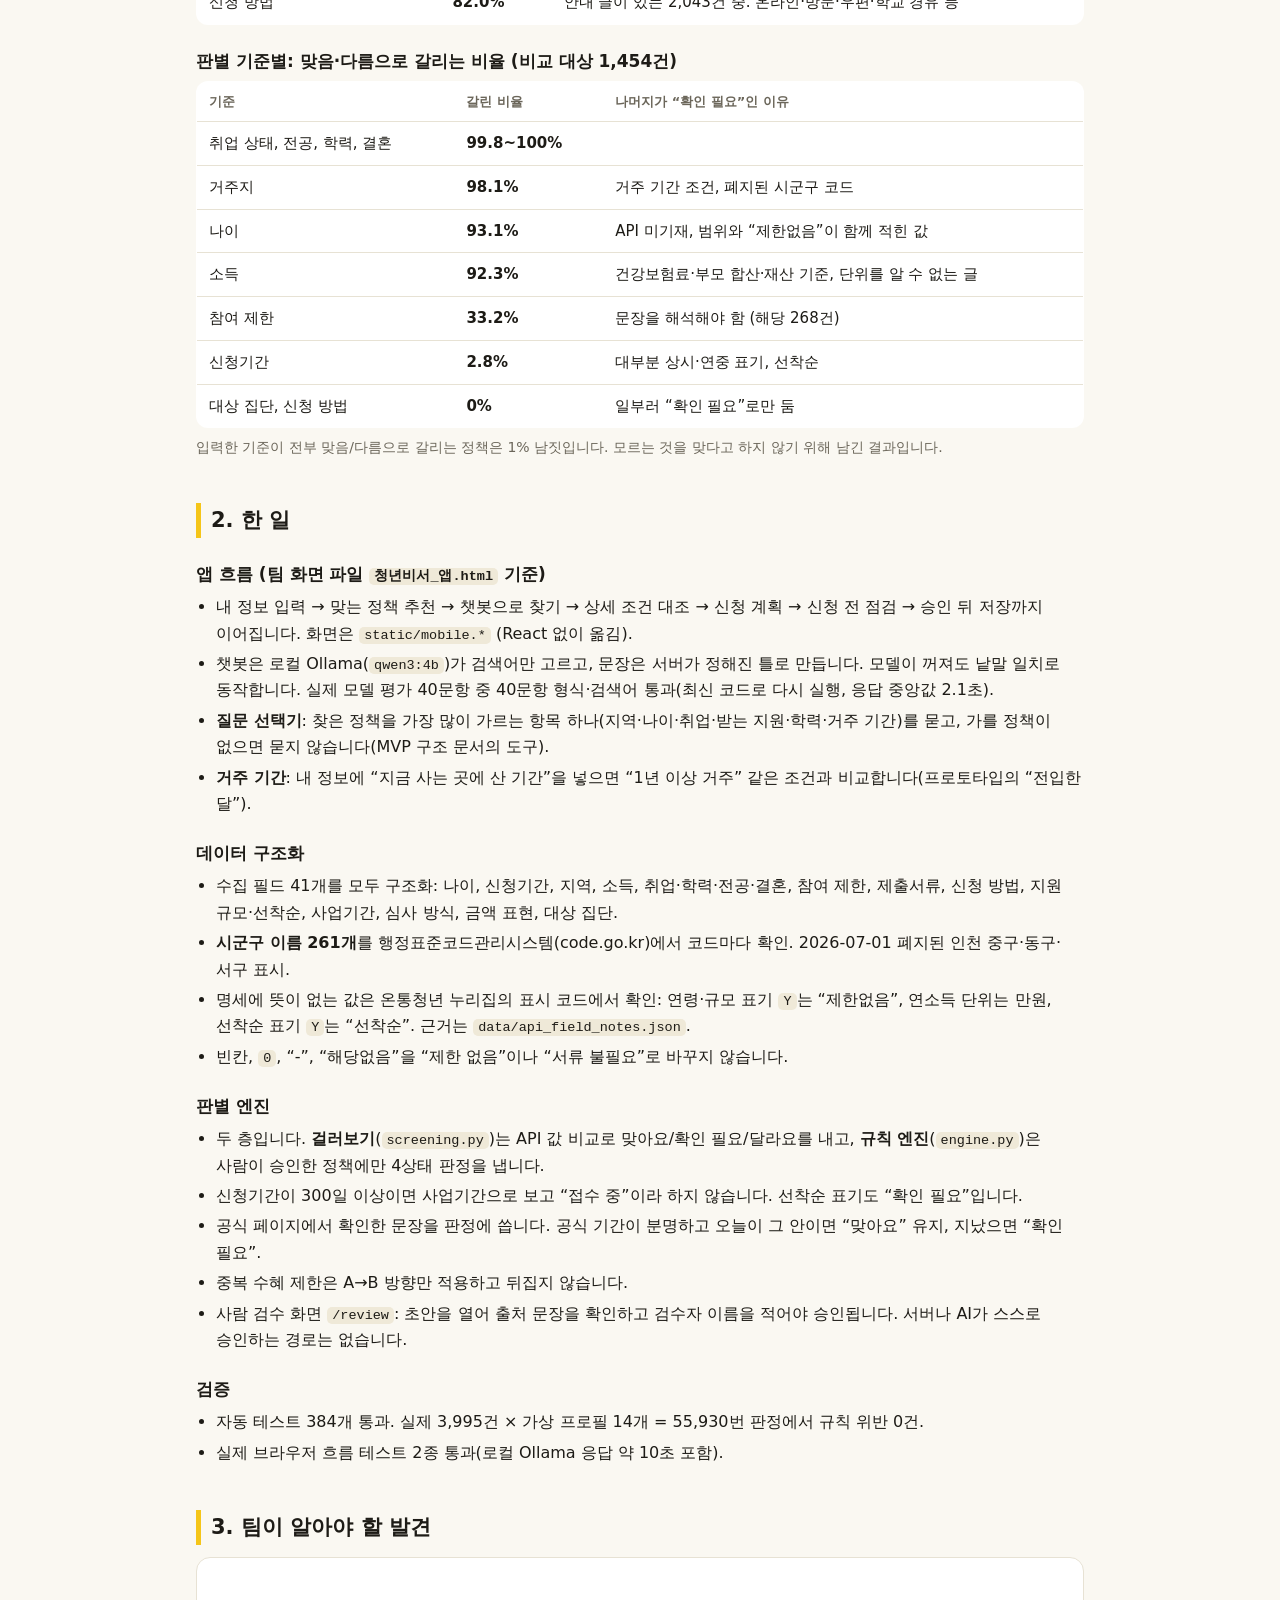
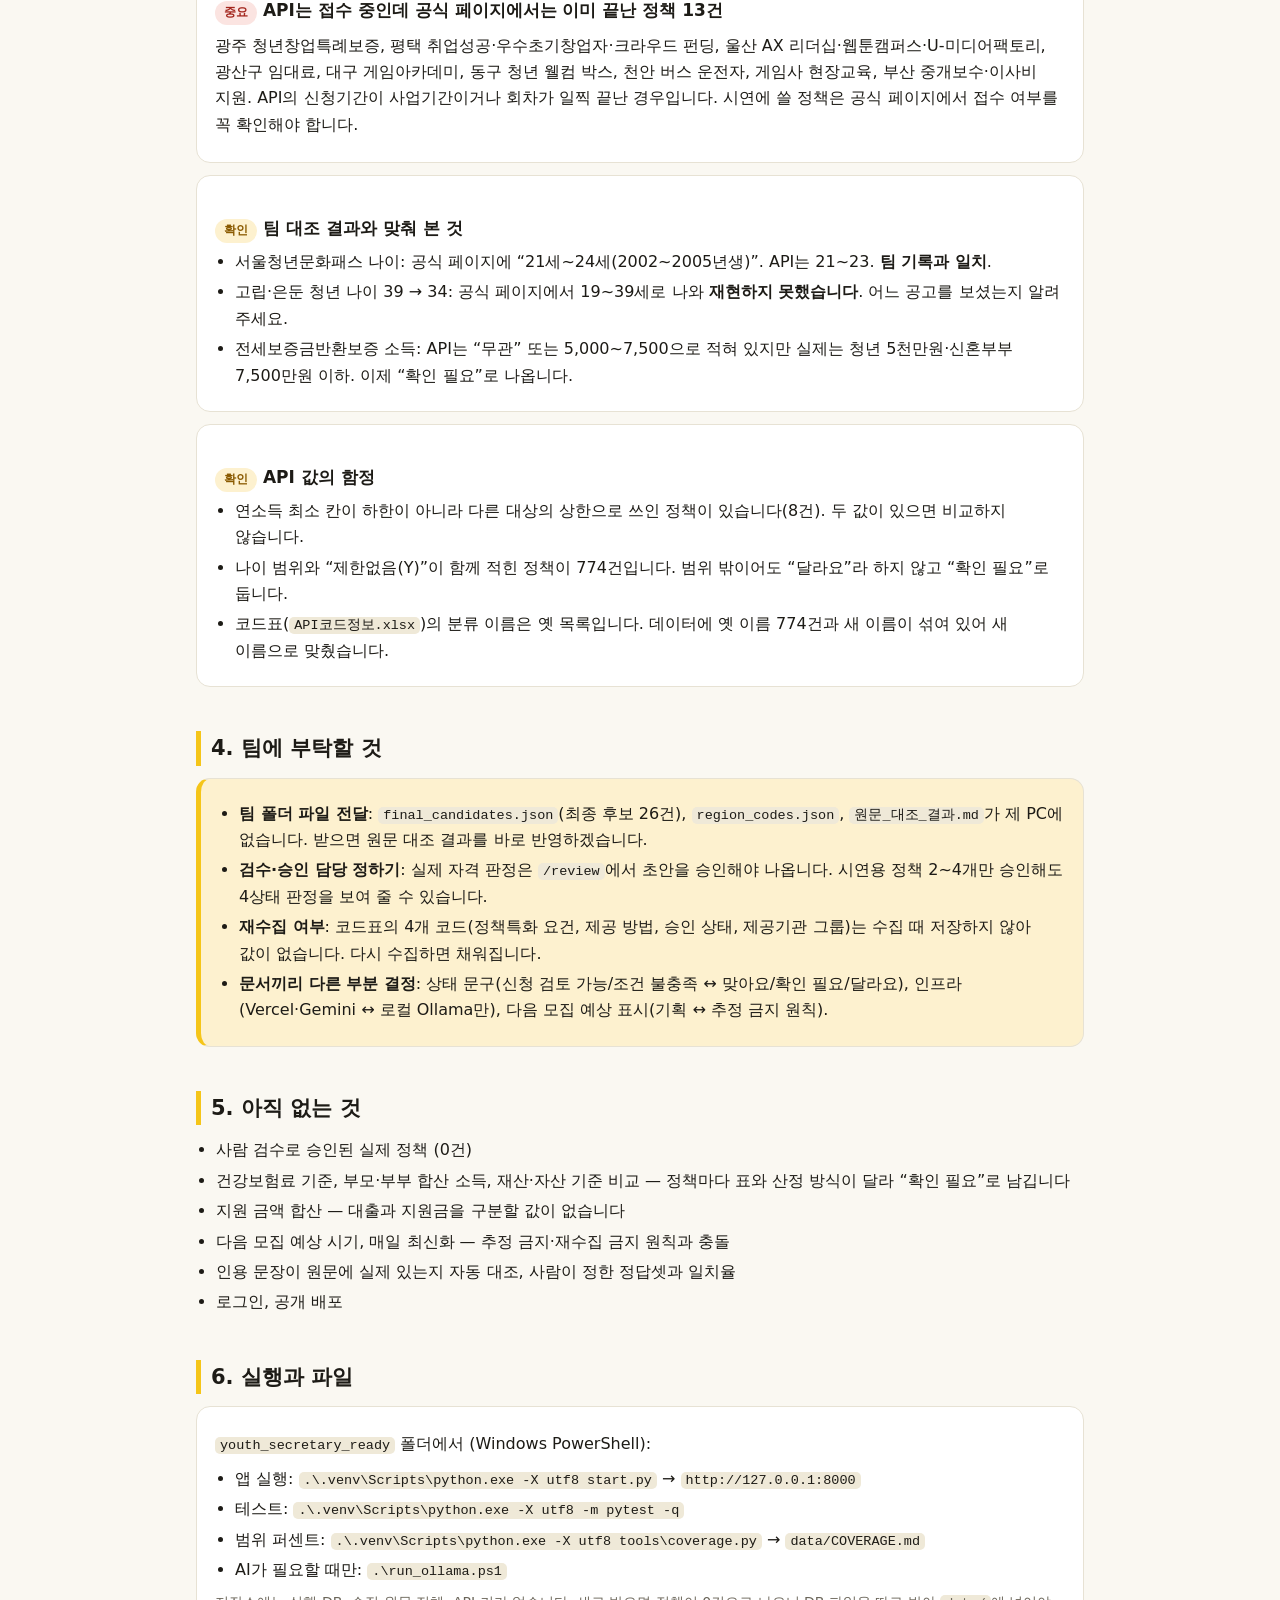
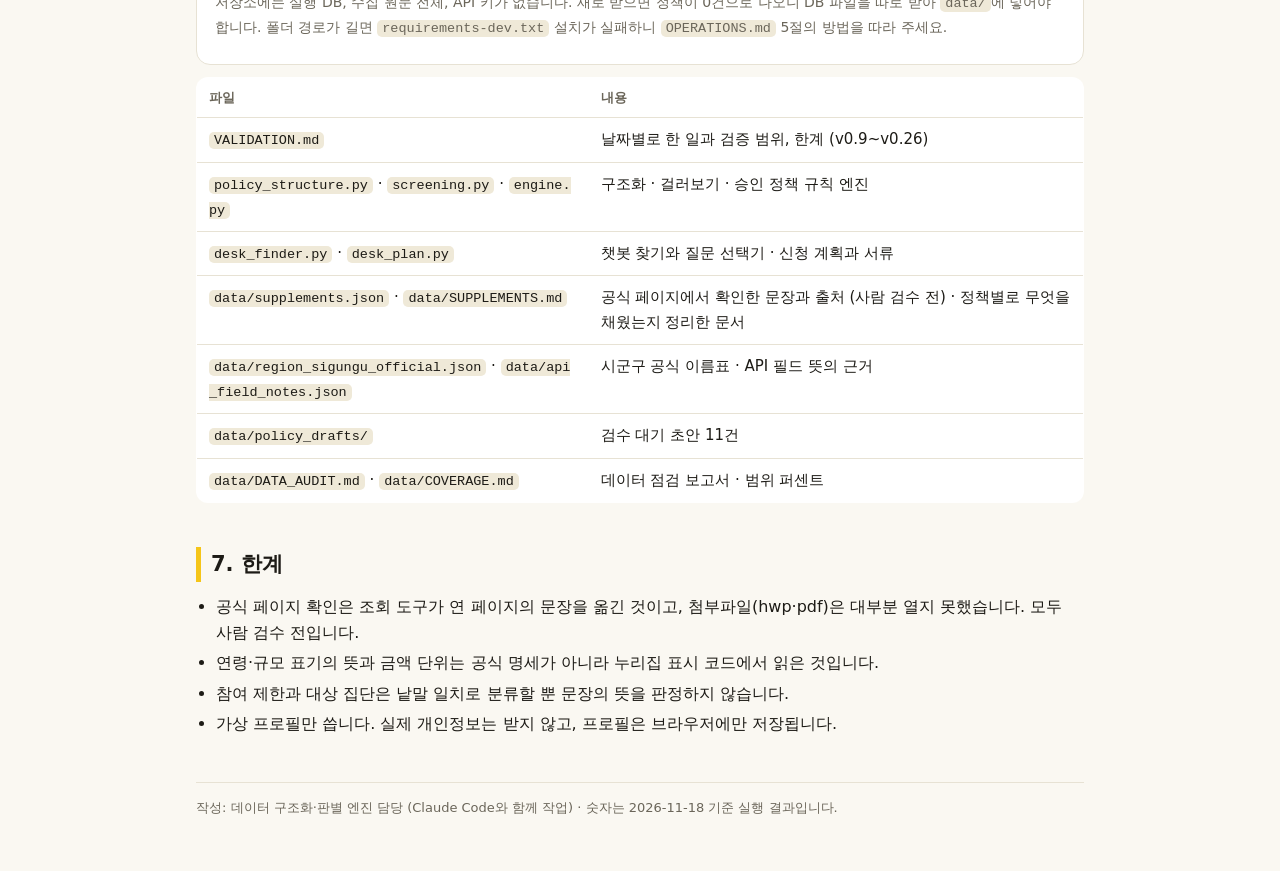
==== commit 384b412f: "v0.42: 공고의 첨부파일·이미지에서 서류 읽기 - 접수 중인 정책 13건의 PDF·HWPX·포스터 이미지를 읽어 서류 목록 4건 추가(read_from 표시, 자동 대조는 fi" ====
--- a/청년비서_작업공유_2026-11-18.html
+++ b/청년비서_작업공유_2026-11-18.html
@@ -55,7 +55,7 @@
   <div class="tile"><b>45 / 45</b><span>구조화에 쓰는 API 필드</span></div>
   <div class="tile"><b>1,448건</b><span>조건을 비교하는 정책 (전에는 685건)</span></div>
   <div class="tile"><b>77개 정책</b><span>공식 페이지에서 보완 (199개 항목 중 174개는 출처에서 문장 자동 확인)</span></div>
-  <div class="tile"><b>382개</b><span>자동 테스트 통과</span></div>
+  <div class="tile"><b>384개</b><span>자동 테스트 통과</span></div>
   <div class="tile"><b>0건</b><span>전체 데이터 55,930번 판정의 규칙 위반</span></div>
 </div>
 
@@ -125,7 +125,7 @@
 
 <h3>검증</h3>
 <ul>
-<li>자동 테스트 382개 통과. 실제 3,995건 × 가상 프로필 14개 = 55,930번 판정에서 규칙 위반 0건.</li>
+<li>자동 테스트 384개 통과. 실제 3,995건 × 가상 프로필 14개 = 55,930번 판정에서 규칙 위반 0건.</li>
 <li>실제 브라우저 흐름 테스트 2종 통과(로컬 Ollama 응답 약 10초 포함).</li>
 </ul>
 
